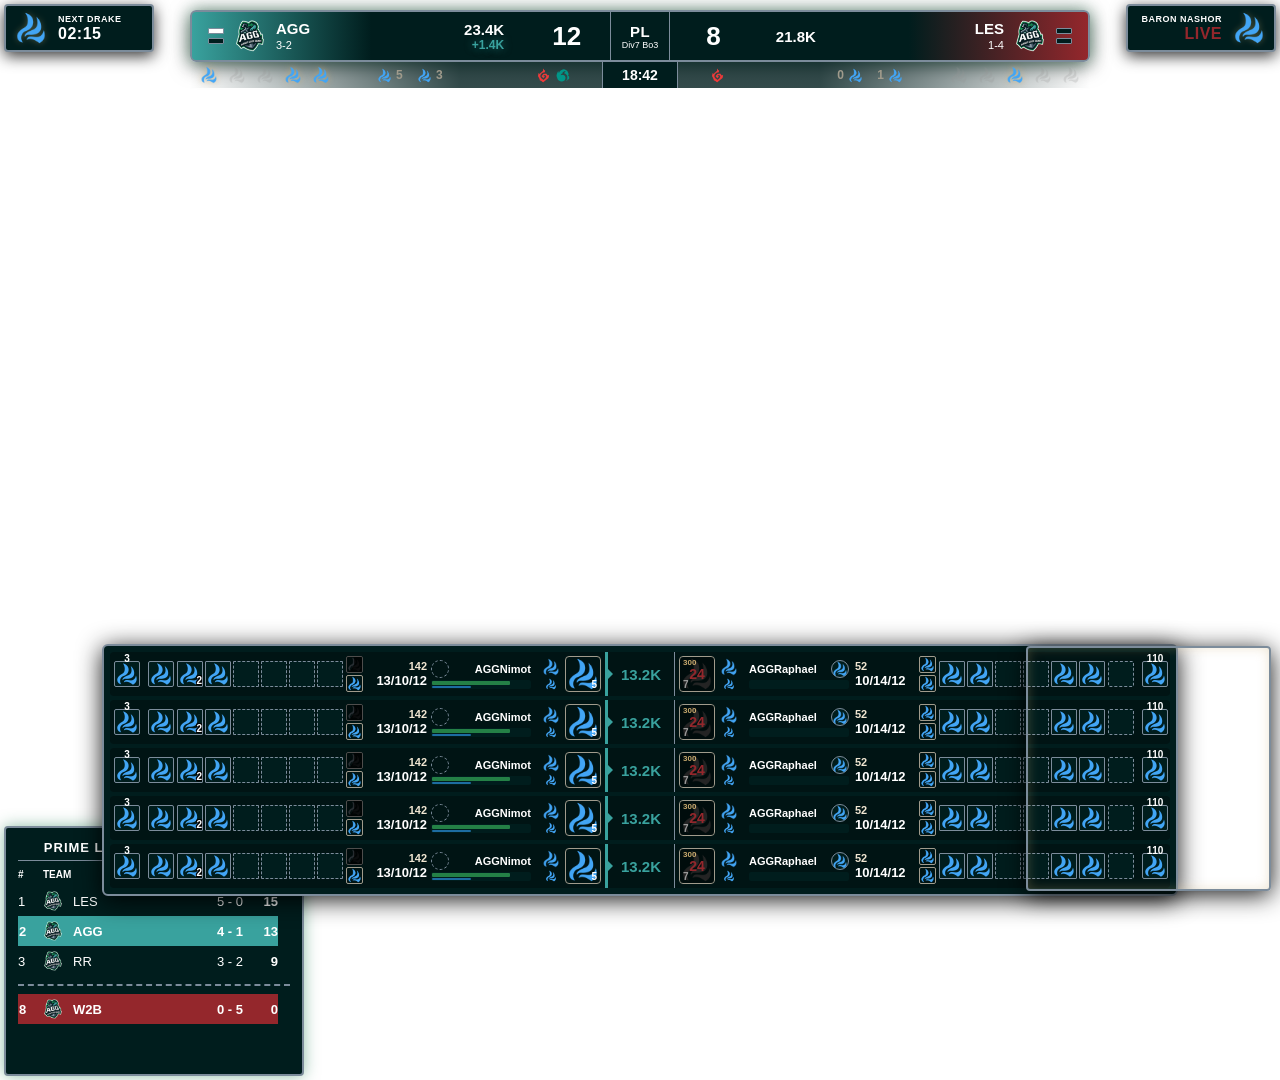
==== frontend/index.html @ b5f35c47 "first attemp" ====
<!DOCTYPE html>
<html lang="de">
<head>
    <meta charset="UTF-8">
    <meta name="viewport" content="width=device-width, initial-scale=1.0">
    <title>LoL Custom Spectator HUD</title>
    <link rel="stylesheet" href="css/style.css">
</head>
<body>
    <div id="hud-container">
        <div id="league-standings-box">
            <div class="box-header">
                <h3>PRIME LEAGUE - GRUPPE 7.23</h3>
            </div>
            <table class="standings-table">
                <thead>
                    <tr>
                        <th>#</th>
                        <th>Team</th>
                        <th>W-L</th>
                        <th>Pts</th>
                    </tr>
                </thead>
                <tbody>
                    <tr>
                        <td class="pos-cell">1</td>
                        <td class="team-cell">
                            <img src="assets/images/team-logos/Logo-removebg-preview.png" alt="" class="team-logo">
                            <span class="name-text">LES</span>
                        </td>
                        <td class="wl-cell">5 - 0</td>
                        <td class="pts-cell">15</td>
                    </tr>
                    <tr class="own-team">
                        <td class="pos-cell">2</td>
                        <td class="team-cell">
                            <img src="assets/images/team-logos/Logo-removebg-preview.png" alt="" class="team-logo">
                            <span class="name-text">AGG</span>
                        </td>
                        <td class="wl-cell">4 - 1</td>
                        <td class="pts-cell">13</td>
                    </tr>
                    <tr>
                        <td class="pos-cell">3</td>
                        <td class="team-cell">
                            <img src="assets/images/team-logos/Logo-removebg-preview.png" alt="" class="team-logo">
                            <span class="name-text">RR</span>
                        </td>
                        <td class="wl-cell">3 - 2</td>
                        <td class="pts-cell">9</td>
                    </tr>
                    <tr class="table-gap">
                        <td colspan="5"><div></div></td>
                    </tr> 
                    <tr class="enemy-team">
                        <td class="pos-cell">8</td>
                        <td class="team-cell">
                            <img src="assets/images/team-logos/Logo-removebg-preview.png" alt="" class="team-logo">
                            <span class="name-text">W2B</span>
                        </td>
                        <td class="wl-cell">0 - 5</td>
                        <td class="pts-cell">0</td>
                    </tr>
                </tbody>
            </table>
        </div>
    </div>

    <div id="score-display">
        <div class="main-score-display">
            <div class="team-side blue-side">
                <div class="series-ticks">
                    <div class="tick active"></div>
                    <div class="tick"></div>
                </div>
                <img src="assets/images/team-logos/Logo-removebg-preview.png" alt="" class="score-team-logo">
                <div class="team-meta">
                    <span class="team-name">AGG</span>
                    <span class="team-record">3-2</span>
                </div>
                <div class="team-gold-container">
                    <span class="team-gold">23.4K</span>
                    <span class="gold-lead blue-side-lead">+1.4K</span>
                </div>
                <div class="kill-score blue-kills">12</div>
            </div>

            <div class="center-info">
                <div class="league-title">PL</div>
                <div class="league-sub">Div7 Bo3</div>
            </div>

            <div class="team-side red-side">
                <div class="kill-score red-kills">8</div>
                <div class="team-gold-container">
                    <span class="team-gold">21.8K</span>
                    <span class="gold-lead hidden">+0.0K</span>
                </div>
                <div class="team-meta">
                    <span class="team-name">LES</span>
                    <span class="team-record">1-4</span>
                </div>
                <img src="assets/images/team-logos/Logo-removebg-preview.png" alt="" class="score-team-logo">
                <div class="series-ticks">
                    <div class="tick"></div>
                    <div class="tick"></div>
                </div>
            </div>
        </div>

        <div class="sub-score-display">
            <div class="quest-container blue-quests">
                <div class="quest-icon top-quest completed"><img src="assets/images/ui/cloud-drake.png" alt="TOP"></div>
                <div class="quest-icon jgl-quest"><img src="assets/images/ui/cloud-drake.png" alt="JGL"></div>
                <div class="quest-icon mid-quest"><img src="assets/images/ui/cloud-drake.png" alt="MID"></div>
                <div class="quest-icon adc-quest completed"><img src="assets/images/ui/cloud-drake.png" alt="ADC"></div>
                <div class="quest-icon sup-quest completed"><img src="assets/images/ui/cloud-drake.png" alt="SUP"></div>
            </div>

            <div class="objectives blue-objectives">
                <div class="obj-item blue-towers">
                    <img src="assets/images/ui/cloud-drake.png" alt="T">
                    <span class="obj-count">5</span>
                </div>
                <div class="obj-item blue-grubs">
                    <img src="assets/images/ui/cloud-drake.png" alt="G">
                    <span class="obj-count">3</span>
                </div>
                <div class="drakes-list blue-drakes">
                    <img src="assets/images/ui/infernal-drake.png" class="drake-icon" alt="I">
                    <img src="assets/images/ui/ocean-drake.png" class="drake-icon" alt="O">
                </div>
            </div>

            <div class="game-time">18:42</div>

            <div class="objectives red-objectives">
                <div class="drakes-list red-drakes">
                    <img src="assets/images/ui/infernal-drake.png" class="drake-icon" alt="I">
                </div>
                <div class="obj-item red-grubs">
                    <span class="obj-count">0</span>
                    <img src="assets/images/ui/cloud-drake.png" alt="G">
                </div>
                <div class="obj-item red-towers">
                    <span class="obj-count">1</span>
                    <img src="assets/images/ui/cloud-drake.png" alt="T">
                </div>
            </div>

            <div class="quest-container red-quests">
                <div class="quest-icon top-quest"><img src="assets/images/ui/cloud-drake.png" alt="TOP"></div>
                <div class="quest-icon jgl-quest"><img src="assets/images/ui/cloud-drake.png" alt="JGL"></div>
                <div class="quest-icon mid-quest completed"><img src="assets/images/ui/cloud-drake.png" alt="MID"></div>
                <div class="quest-icon adc-quest"><img src="assets/images/ui/cloud-drake.png" alt="ADC"></div>
                <div class="quest-icon sup-quest"><img src="assets/images/ui/cloud-drake.png" alt="SUP"></div>
            </div>

        </div>
    </div>

    <div id="drake-timer-box" class="corner-timer-box">
        <div class="timer-icon-container">
            <img src="assets/images/ui/cloud-drake.png" alt="Drake" class="timer-obj-icon">
        </div>
        <div class="timer-info">
            <span class="object-name">NEXT DRAKE</span>
            <span class="spawn-time">02:15</span>
        </div>
    </div>

    <div id="void-timer-box" class="corner-timer-box">
        <div class="timer-info text-right">
            <span class="object-name">BARON NASHOR</span>
            <span class="spawn-time live">LIVE</span>
        </div>
        <div class="timer-icon-container">
            <img src="assets/images/ui/cloud-drake.png" alt="Nashor" class="timer-obj-icon">
        </div>
    </div>

    <div id="player-scoreboard">
        <div class="player-row">

            <div class="player-card blue-player">
                <div class="utility-container">
                    <div class="ward-slot">
                        <img src="assets/images/items/cloud-drake.png" alt="W">
                        <span class="ward-count">3</span>
                    </div>
                    <div class="quest-slot"><img src="assets/images/items/cloud-drake.png" alt="Q"></div>
                </div>

                <div class="items-line">
                    <div class="item-slot">
                        <img src="assets/images/items/cloud-drake.png" alt="Black Cleaver">
                        <span class="item-count">2</span>
                    </div>
                    <div class="item-slot cd-item">
                        <img src="assets/images/items/cloud-drake.png" alt="BOTRK">
                        <div class="item-cooldown-overlay"></div>
                    </div>
                    <div class="item-slot empty"></div>
                    <div class="item-slot empty"></div>
                    <div class="item-slot empty"></div>
                    <div class="item-slot empty"></div>
                </div>

                <div class="summs-container">
                    <div class="summ-slot cd">
                        <img src="assets/images/summs/cloud-drake.png" alt="F">
                        <div class="cooldown-overlay"></div>
                    </div>
                    <div class="summ-slot">
                        <img src="assets/images/summs/cloud-drake.png" alt="T">
                    </div>
                </div>

                <div class="stats-container">
                    <div class="player-cs">142</div>
                    <div class="player-kda">13/10/12</div>
                </div>

                <div class="status-container">
                    <div class="name-ult-row">
                        <div class="ult-slot unlearned"></div>
                        <span class="player-name">AGGNimot</span>
                    </div>
                    <div class="vitals-bars">
                        <div class="hp-bar" style="width: 80%;"></div>
                        <div class="mana-bar" style="width: 40%;"></div>
                    </div>
                </div>

                <div class="runes-box">
                    <img src="assets/images/runes/cloud-drake.png" class="main-rune" alt="R">
                    <img src="assets/images/runes/cloud-drake.png" class="sub-rune" alt="R">
                </div>


                <div class="champ-avatar-box">
                    <img src="assets/images/champs/cloud-drake.png" class="champ-img" alt="Champ">
                    <div class="champ-level">5</div>
                    <div class="bounty-tag hidden"></div>
                </div>
            </div>

            <div class="lane-gold-diff blue-lead">
                <span class="diff-amount">13.2K</span>
            </div>

            <div class="player-card red-player">
                <div class="champ-avatar-box dead">
                    <img src="assets/images/champs/cloud-drake.png" class="champ-img" alt="Champ">
                    <div class="champ-level">7</div>
                    <div class="death-timer-overlay"><span>24</span></div>
                    <div class="bounty-tag">300</div>
                </div>

                <div class="runes-box">
                    <img src="assets/images/runes/cloud-drake.png" class="main-rune" alt="R">
                    <img src="assets/images/runes/cloud-drake.png" class="sub-rune" alt="R">
                </div>

                <div class="status-container">
                    <div class="name-ult-row">
                        <span class="player-name">AGGRaphael</span>
                        <div class="ult-slot ready">
                            <img src="assets/images/champs/cloud-drake.png" alt="U">
                        </div>
                    </div>
                    <div class="vitals-bars">
                        <div class="hp-bar dead-bar" style="width: 0%;"></div>
                        <div class="mana-bar" style="width: 0%;"></div>
                    </div>
                </div>

                <div class="stats-container">
                    <div class="player-cs">52</div>
                    <div class="player-kda">10/14/12</div>
                </div>

                <div class="summs-container">
                    <div class="summ-slot">
                        <img src="assets/images/summs/cloud-drake.png" alt="F">
                    </div>
                    <div class="summ-slot">
                        <img src="assets/images/summs/cloud-drake.png" alt="T">
                    </div>
                </div>


                <div class="items-line">
                    <div class="item-slot"><img src="assets/images/items/cloud-drake.png" alt="Test"></div>
                    <div class="item-slot"><img src="assets/images/items/cloud-drake.png" alt="Test"></div>
                    <div class="item-slot empty"></div>
                    <div class="item-slot empty"></div>
                    <div class="item-slot"><img src="assets/images/items/cloud-drake.png" alt="Test"></div>
                    <div class="item-slot"><img src="assets/images/items/cloud-drake.png" alt="Test"></div>
                </div>

                <div class="utility-container">
                    <div class="quest-slot empty-slot"></div>
                    <div class="ward-slot">
                        <img src="assets/images/items/cloud-drake.png" alt="W">
                        <span class="ward-count">110</span>
                    </div>
                </div>
            </div>

        </div>

        <div class="player-row">

            <div class="player-card blue-player">
                <div class="utility-container">
                    <div class="ward-slot">
                        <img src="assets/images/items/cloud-drake.png" alt="W">
                        <span class="ward-count">3</span>
                    </div>
                    <div class="quest-slot"><img src="assets/images/items/cloud-drake.png" alt="Q"></div>
                </div>

                <div class="items-line">
                    <div class="item-slot">
                        <img src="assets/images/items/cloud-drake.png" alt="Black Cleaver">
                        <span class="item-count">2</span>
                    </div>
                    <div class="item-slot cd-item">
                        <img src="assets/images/items/cloud-drake.png" alt="BOTRK">
                        <div class="item-cooldown-overlay"></div>
                    </div>
                    <div class="item-slot empty"></div>
                    <div class="item-slot empty"></div>
                    <div class="item-slot empty"></div>
                    <div class="item-slot empty"></div>
                </div>

                <div class="summs-container">
                    <div class="summ-slot cd">
                        <img src="assets/images/summs/cloud-drake.png" alt="F">
                        <div class="cooldown-overlay"></div>
                    </div>
                    <div class="summ-slot">
                        <img src="assets/images/summs/cloud-drake.png" alt="T">
                    </div>
                </div>

                <div class="stats-container">
                    <div class="player-cs">142</div>
                    <div class="player-kda">13/10/12</div>
                </div>

                <div class="status-container">
                    <div class="name-ult-row">
                        <div class="ult-slot unlearned"></div>
                        <span class="player-name">AGGNimot</span>
                    </div>
                    <div class="vitals-bars">
                        <div class="hp-bar" style="width: 80%;"></div>
                        <div class="mana-bar" style="width: 40%;"></div>
                    </div>
                </div>

                <div class="runes-box">
                    <img src="assets/images/runes/cloud-drake.png" class="main-rune" alt="R">
                    <img src="assets/images/runes/cloud-drake.png" class="sub-rune" alt="R">
                </div>


                <div class="champ-avatar-box">
                    <img src="assets/images/champs/cloud-drake.png" class="champ-img" alt="Champ">
                    <div class="champ-level">5</div>
                    <div class="bounty-tag hidden"></div>
                </div>
            </div>

            <div class="lane-gold-diff blue-lead">
                <span class="diff-amount">13.2K</span>
            </div>

            <div class="player-card red-player">
                <div class="champ-avatar-box dead">
                    <img src="assets/images/champs/cloud-drake.png" class="champ-img" alt="Champ">
                    <div class="champ-level">7</div>
                    <div class="death-timer-overlay"><span>24</span></div>
                    <div class="bounty-tag">300</div>
                </div>

                <div class="runes-box">
                    <img src="assets/images/runes/cloud-drake.png" class="main-rune" alt="R">
                    <img src="assets/images/runes/cloud-drake.png" class="sub-rune" alt="R">
                </div>

                <div class="status-container">
                    <div class="name-ult-row">
                        <span class="player-name">AGGRaphael</span>
                        <div class="ult-slot ready">
                            <img src="assets/images/champs/cloud-drake.png" alt="U">
                        </div>
                    </div>
                    <div class="vitals-bars">
                        <div class="hp-bar dead-bar" style="width: 0%;"></div>
                        <div class="mana-bar" style="width: 0%;"></div>
                    </div>
                </div>

                <div class="stats-container">
                    <div class="player-cs">52</div>
                    <div class="player-kda">10/14/12</div>
                </div>

                <div class="summs-container">
                    <div class="summ-slot">
                        <img src="assets/images/summs/cloud-drake.png" alt="F">
                    </div>
                    <div class="summ-slot">
                        <img src="assets/images/summs/cloud-drake.png" alt="T">
                    </div>
                </div>


                <div class="items-line">
                    <div class="item-slot"><img src="assets/images/items/cloud-drake.png" alt="Test"></div>
                    <div class="item-slot"><img src="assets/images/items/cloud-drake.png" alt="Test"></div>
                    <div class="item-slot empty"></div>
                    <div class="item-slot empty"></div>
                    <div class="item-slot"><img src="assets/images/items/cloud-drake.png" alt="Test"></div>
                    <div class="item-slot"><img src="assets/images/items/cloud-drake.png" alt="Test"></div>
                </div>

                <div class="utility-container">
                    <div class="quest-slot empty-slot"></div>
                    <div class="ward-slot">
                        <img src="assets/images/items/cloud-drake.png" alt="W">
                        <span class="ward-count">110</span>
                    </div>
                </div>
            </div>

        </div>

        <div class="player-row">

            <div class="player-card blue-player">
                <div class="utility-container">
                    <div class="ward-slot">
                        <img src="assets/images/items/cloud-drake.png" alt="W">
                        <span class="ward-count">3</span>
                    </div>
                    <div class="quest-slot"><img src="assets/images/items/cloud-drake.png" alt="Q"></div>
                </div>

                <div class="items-line">
                    <div class="item-slot">
                        <img src="assets/images/items/cloud-drake.png" alt="Black Cleaver">
                        <span class="item-count">2</span>
                    </div>
                    <div class="item-slot cd-item">
                        <img src="assets/images/items/cloud-drake.png" alt="BOTRK">
                        <div class="item-cooldown-overlay"></div>
                    </div>
                    <div class="item-slot empty"></div>
                    <div class="item-slot empty"></div>
                    <div class="item-slot empty"></div>
                    <div class="item-slot empty"></div>
                </div>

                <div class="summs-container">
                    <div class="summ-slot cd">
                        <img src="assets/images/summs/cloud-drake.png" alt="F">
                        <div class="cooldown-overlay"></div>
                    </div>
                    <div class="summ-slot">
                        <img src="assets/images/summs/cloud-drake.png" alt="T">
                    </div>
                </div>

                <div class="stats-container">
                    <div class="player-cs">142</div>
                    <div class="player-kda">13/10/12</div>
                </div>

                <div class="status-container">
                    <div class="name-ult-row">
                        <div class="ult-slot unlearned"></div>
                        <span class="player-name">AGGNimot</span>
                    </div>
                    <div class="vitals-bars">
                        <div class="hp-bar" style="width: 80%;"></div>
                        <div class="mana-bar" style="width: 40%;"></div>
                    </div>
                </div>

                <div class="runes-box">
                    <img src="assets/images/runes/cloud-drake.png" class="main-rune" alt="R">
                    <img src="assets/images/runes/cloud-drake.png" class="sub-rune" alt="R">
                </div>


                <div class="champ-avatar-box">
                    <img src="assets/images/champs/cloud-drake.png" class="champ-img" alt="Champ">
                    <div class="champ-level">5</div>
                    <div class="bounty-tag hidden"></div>
                </div>
            </div>

            <div class="lane-gold-diff blue-lead">
                <span class="diff-amount">13.2K</span>
            </div>

            <div class="player-card red-player">
                <div class="champ-avatar-box dead">
                    <img src="assets/images/champs/cloud-drake.png" class="champ-img" alt="Champ">
                    <div class="champ-level">7</div>
                    <div class="death-timer-overlay"><span>24</span></div>
                    <div class="bounty-tag">300</div>
                </div>

                <div class="runes-box">
                    <img src="assets/images/runes/cloud-drake.png" class="main-rune" alt="R">
                    <img src="assets/images/runes/cloud-drake.png" class="sub-rune" alt="R">
                </div>

                <div class="status-container">
                    <div class="name-ult-row">
                        <span class="player-name">AGGRaphael</span>
                        <div class="ult-slot ready">
                            <img src="assets/images/champs/cloud-drake.png" alt="U">
                        </div>
                    </div>
                    <div class="vitals-bars">
                        <div class="hp-bar dead-bar" style="width: 0%;"></div>
                        <div class="mana-bar" style="width: 0%;"></div>
                    </div>
                </div>

                <div class="stats-container">
                    <div class="player-cs">52</div>
                    <div class="player-kda">10/14/12</div>
                </div>

                <div class="summs-container">
                    <div class="summ-slot">
                        <img src="assets/images/summs/cloud-drake.png" alt="F">
                    </div>
                    <div class="summ-slot">
                        <img src="assets/images/summs/cloud-drake.png" alt="T">
                    </div>
                </div>


                <div class="items-line">
                    <div class="item-slot"><img src="assets/images/items/cloud-drake.png" alt="Test"></div>
                    <div class="item-slot"><img src="assets/images/items/cloud-drake.png" alt="Test"></div>
                    <div class="item-slot empty"></div>
                    <div class="item-slot empty"></div>
                    <div class="item-slot"><img src="assets/images/items/cloud-drake.png" alt="Test"></div>
                    <div class="item-slot"><img src="assets/images/items/cloud-drake.png" alt="Test"></div>
                </div>

                <div class="utility-container">
                    <div class="quest-slot empty-slot"></div>
                    <div class="ward-slot">
                        <img src="assets/images/items/cloud-drake.png" alt="W">
                        <span class="ward-count">110</span>
                    </div>
                </div>
            </div>

        </div>

        <div class="player-row">

            <div class="player-card blue-player">
                <div class="utility-container">
                    <div class="ward-slot">
                        <img src="assets/images/items/cloud-drake.png" alt="W">
                        <span class="ward-count">3</span>
                    </div>
                    <div class="quest-slot"><img src="assets/images/items/cloud-drake.png" alt="Q"></div>
                </div>

                <div class="items-line">
                    <div class="item-slot">
                        <img src="assets/images/items/cloud-drake.png" alt="Black Cleaver">
                        <span class="item-count">2</span>
                    </div>
                    <div class="item-slot cd-item">
                        <img src="assets/images/items/cloud-drake.png" alt="BOTRK">
                        <div class="item-cooldown-overlay"></div>
                    </div>
                    <div class="item-slot empty"></div>
                    <div class="item-slot empty"></div>
                    <div class="item-slot empty"></div>
                    <div class="item-slot empty"></div>
                </div>

                <div class="summs-container">
                    <div class="summ-slot cd">
                        <img src="assets/images/summs/cloud-drake.png" alt="F">
                        <div class="cooldown-overlay"></div>
                    </div>
                    <div class="summ-slot">
                        <img src="assets/images/summs/cloud-drake.png" alt="T">
                    </div>
                </div>

                <div class="stats-container">
                    <div class="player-cs">142</div>
                    <div class="player-kda">13/10/12</div>
                </div>

                <div class="status-container">
                    <div class="name-ult-row">
                        <div class="ult-slot unlearned"></div>
                        <span class="player-name">AGGNimot</span>
                    </div>
                    <div class="vitals-bars">
                        <div class="hp-bar" style="width: 80%;"></div>
                        <div class="mana-bar" style="width: 40%;"></div>
                    </div>
                </div>

                <div class="runes-box">
                    <img src="assets/images/runes/cloud-drake.png" class="main-rune" alt="R">
                    <img src="assets/images/runes/cloud-drake.png" class="sub-rune" alt="R">
                </div>


                <div class="champ-avatar-box">
                    <img src="assets/images/champs/cloud-drake.png" class="champ-img" alt="Champ">
                    <div class="champ-level">5</div>
                    <div class="bounty-tag hidden"></div>
                </div>
            </div>

            <div class="lane-gold-diff blue-lead">
                <span class="diff-amount">13.2K</span>
            </div>

            <div class="player-card red-player">
                <div class="champ-avatar-box dead">
                    <img src="assets/images/champs/cloud-drake.png" class="champ-img" alt="Champ">
                    <div class="champ-level">7</div>
                    <div class="death-timer-overlay"><span>24</span></div>
                    <div class="bounty-tag">300</div>
                </div>

                <div class="runes-box">
                    <img src="assets/images/runes/cloud-drake.png" class="main-rune" alt="R">
                    <img src="assets/images/runes/cloud-drake.png" class="sub-rune" alt="R">
                </div>

                <div class="status-container">
                    <div class="name-ult-row">
                        <span class="player-name">AGGRaphael</span>
                        <div class="ult-slot ready">
                            <img src="assets/images/champs/cloud-drake.png" alt="U">
                        </div>
                    </div>
                    <div class="vitals-bars">
                        <div class="hp-bar dead-bar" style="width: 0%;"></div>
                        <div class="mana-bar" style="width: 0%;"></div>
                    </div>
                </div>

                <div class="stats-container">
                    <div class="player-cs">52</div>
                    <div class="player-kda">10/14/12</div>
                </div>

                <div class="summs-container">
                    <div class="summ-slot">
                        <img src="assets/images/summs/cloud-drake.png" alt="F">
                    </div>
                    <div class="summ-slot">
                        <img src="assets/images/summs/cloud-drake.png" alt="T">
                    </div>
                </div>


                <div class="items-line">
                    <div class="item-slot"><img src="assets/images/items/cloud-drake.png" alt="Test"></div>
                    <div class="item-slot"><img src="assets/images/items/cloud-drake.png" alt="Test"></div>
                    <div class="item-slot empty"></div>
                    <div class="item-slot empty"></div>
                    <div class="item-slot"><img src="assets/images/items/cloud-drake.png" alt="Test"></div>
                    <div class="item-slot"><img src="assets/images/items/cloud-drake.png" alt="Test"></div>
                </div>

                <div class="utility-container">
                    <div class="quest-slot empty-slot"></div>
                    <div class="ward-slot">
                        <img src="assets/images/items/cloud-drake.png" alt="W">
                        <span class="ward-count">110</span>
                    </div>
                </div>
            </div>

        </div>

        <div class="player-row">

            <div class="player-card blue-player">
                <div class="utility-container">
                    <div class="ward-slot">
                        <img src="assets/images/items/cloud-drake.png" alt="W">
                        <span class="ward-count">3</span>
                    </div>
                    <div class="quest-slot"><img src="assets/images/items/cloud-drake.png" alt="Q"></div>
                </div>

                <div class="items-line">
                    <div class="item-slot">
                        <img src="assets/images/items/cloud-drake.png" alt="Black Cleaver">
                        <span class="item-count">2</span>
                    </div>
                    <div class="item-slot cd-item">
                        <img src="assets/images/items/cloud-drake.png" alt="BOTRK">
                        <div class="item-cooldown-overlay"></div>
                    </div>
                    <div class="item-slot empty"></div>
                    <div class="item-slot empty"></div>
                    <div class="item-slot empty"></div>
                    <div class="item-slot empty"></div>
                </div>

                <div class="summs-container">
                    <div class="summ-slot cd">
                        <img src="assets/images/summs/cloud-drake.png" alt="F">
                        <div class="cooldown-overlay"></div>
                    </div>
                    <div class="summ-slot">
                        <img src="assets/images/summs/cloud-drake.png" alt="T">
                    </div>
                </div>

                <div class="stats-container">
                    <div class="player-cs">142</div>
                    <div class="player-kda">13/10/12</div>
                </div>

                <div class="status-container">
                    <div class="name-ult-row">
                        <div class="ult-slot unlearned"></div>
                        <span class="player-name">AGGNimot</span>
                    </div>
                    <div class="vitals-bars">
                        <div class="hp-bar" style="width: 80%;"></div>
                        <div class="mana-bar" style="width: 40%;"></div>
                    </div>
                </div>

                <div class="runes-box">
                    <img src="assets/images/runes/cloud-drake.png" class="main-rune" alt="R">
                    <img src="assets/images/runes/cloud-drake.png" class="sub-rune" alt="R">
                </div>


                <div class="champ-avatar-box">
                    <img src="assets/images/champs/cloud-drake.png" class="champ-img" alt="Champ">
                    <div class="champ-level">5</div>
                    <div class="bounty-tag hidden"></div>
                </div>
            </div>

            <div class="lane-gold-diff blue-lead">
                <span class="diff-amount">13.2K</span>
            </div>

            <div class="player-card red-player">
                <div class="champ-avatar-box dead">
                    <img src="assets/images/champs/cloud-drake.png" class="champ-img" alt="Champ">
                    <div class="champ-level">7</div>
                    <div class="death-timer-overlay"><span>24</span></div>
                    <div class="bounty-tag">300</div>
                </div>

                <div class="runes-box">
                    <img src="assets/images/runes/cloud-drake.png" class="main-rune" alt="R">
                    <img src="assets/images/runes/cloud-drake.png" class="sub-rune" alt="R">
                </div>

                <div class="status-container">
                    <div class="name-ult-row">
                        <span class="player-name">AGGRaphael</span>
                        <div class="ult-slot ready">
                            <img src="assets/images/champs/cloud-drake.png" alt="U">
                        </div>
                    </div>
                    <div class="vitals-bars">
                        <div class="hp-bar dead-bar" style="width: 0%;"></div>
                        <div class="mana-bar" style="width: 0%;"></div>
                    </div>
                </div>

                <div class="stats-container">
                    <div class="player-cs">52</div>
                    <div class="player-kda">10/14/12</div>
                </div>

                <div class="summs-container">
                    <div class="summ-slot">
                        <img src="assets/images/summs/cloud-drake.png" alt="F">
                    </div>
                    <div class="summ-slot">
                        <img src="assets/images/summs/cloud-drake.png" alt="T">
                    </div>
                </div>


                <div class="items-line">
                    <div class="item-slot"><img src="assets/images/items/cloud-drake.png" alt="Test"></div>
                    <div class="item-slot"><img src="assets/images/items/cloud-drake.png" alt="Test"></div>
                    <div class="item-slot empty"></div>
                    <div class="item-slot empty"></div>
                    <div class="item-slot"><img src="assets/images/items/cloud-drake.png" alt="Test"></div>
                    <div class="item-slot"><img src="assets/images/items/cloud-drake.png" alt="Test"></div>
                </div>

                <div class="utility-container">
                    <div class="quest-slot empty-slot"></div>
                    <div class="ward-slot">
                        <img src="assets/images/items/cloud-drake.png" alt="W">
                        <span class="ward-count">110</span>
                    </div>
                </div>
            </div>

        </div>
    </div>

    <div id="minimap-container">
        <div class="minimap-border-glow"></div>
    </div>
</body>
</html>
---- frontend/css/style.css ----
* {
    margin: 0;
    padding: 0;
    box-sizing: border-box;
    font-family: 'Segoe UI', Tahoma, Geneva, Verdana, sans-serif;
}

body, html {
    width: 1920px;
    height: 1080px;
    background-color: transparent;
    overflow: hidden;
}

#hud-container {
    position: relative;
    width: 100%;
    height: 100%;
}

/*---------------------------------------------------------------------------------------------
Standings Box
----------------------------------------------------------------------------------------------- */

#league-standings-box {
    position: absolute;
    bottom: 4px;
    left: 4px;
    width: 300px;
    height: 250px;
    background: #001D1D;
    border: 2px solid #7C8C9B;
    border-radius: 4px;
    box-shadow: 0 0 15px rgba(36, 127, 83, 0.5);
    padding: 12px;
}
#league-standings-box text,
#league-standings-box span,
#league-standings-box div {
    color: #ffffff !important;
}

.box-header h3 {
    font-size: 13px;
    letter-spacing: 1px;
    text-align: center;
    color: #ffffff;
    border-bottom: 1px solid #7C8C9B;
    padding-bottom: 5px;
    margin-bottom: 8px;
}

.standings-table {
    width: 100%;
    border-collapse: collapse;
    font-size: 13px;
    table-layout: fixed;
}

.standings-table th:nth-child(1) { width: 25px; }
.standings-table th:nth-child(2) { width: 145px; }
.standings-table th:nth-child(3) { width: 55px; }
.standings-table th:nth-child(4) { width: 35px; }

.standings-table th {
    color: #ffffff;
    text-transform: uppercase;
    font-size: 10px;
    text-align: left;
    padding-bottom: 6px;
}

.standings-table td {
    padding: 5px 0;
    vertical-align: middle;
}

.pos-cell {
    color: #ffffff;
}

.team-cell {
    display: flex;
    align-items: center;
    gap: 10px;
}

.team-logo {
    width: 20px;
    height: 20px;
    object-fit: contain;
    flex-shrink: 0;
}

.name-text {
    white-space: nowrap;
    overflow: hidden;
    text-overflow: ellipsis;
    color: #ffffff;
}

.standings-table th:nth-child(3), .wl-cell,
.standings-table th:nth-child(4), .pts-cell {
    text-align: right;
    color: #ffffff;
}

.pts-cell {
    padding-right: 5px;
    font-weight: 600;
}

.table-gap td {
    padding: 8px 0;
}
.table-gap div {
    width: 100%;
    border-top: 2px dashed #7C8C9B;
}

.own-team {
    color: #ffffff;
    font-weight: bold;
    background: #39A29E;
}

.own-team td:first-child {
    padding-left: 1px;
}

.enemy-team {
    color: #ffffff;
    font-weight: bold;
    background: #94272C;
}

.enemy-team td:first-child {
    padding-left: 1px;
}


/*---------------------------------------------------------------------------------------------
Score Display
----------------------------------------------------------------------------------------------- */

#score-display {
    position: absolute;
    top: 10px;
    left: 50%;
    transform: translateX(-50%);
    display: flex;
    flex-direction: column;
    align-items: center;
    width: 900px;
}

.main-score-display {
    display: flex;
    align-items: center;
    height: 52px;
    background: linear-gradient(90deg, #39A29E 0%, #001D1D 20%, #001D1D 80%, #94272C 100%);
    border: 2px solid #7C8C9B;
    border-radius: 6px;
    box-shadow: 0 0 15px rgba(36, 127, 83, 0.4), 0 4px 20px rgba(0, 0, 0, 0.6);
    /*box-shadow: 0 4px 20px rgba(0, 0, 0, 0.8);*/
    width: 100%;
}

.main-score-display span, .main-score-display div {
    color: #ffffff !important;
}

.team-side {
    display: flex;
    align-items: center;
    width: 420px;
    height: 100%;
    padding: 0 16px;
}

.blue-side { 
    justify-content: flex-start; 
}
.red-side { 
    justify-content: flex-end;
}

.series-ticks {
    display: flex;
    flex-direction: column;
    gap: 4px;
}
.tick {
    width: 16px;
    height: 6px;
    background: #001D1D;
    border: 1px solid #7C8C9B;
    border-radius: 1px;
}
.tick.active {
    background: #ffffff;
    border-color: #7C8C9B;
}

.score-team-logo {
    width: 32px;
    height: 32px;
    object-fit: contain;
    margin: 0 10px;
}

.team-meta {
    display: flex;
    flex-direction: column;
    justify-content: center;
    flex-grow: 1;
}
.blue-side .team-meta { align-items: flex-start; text-align: left; }
.red-side .team-meta { align-items: flex-end; text-align: right; }

.team-name {
    font-size: 15px;
    font-weight: bold;
    line-height: 16px;
}
.team-record {
    font-size: 11px;
    margin-top: 2px;
}

.team-gold-container {
    display: flex;
    flex-direction: column;
    justify-content: center;
    width: 65px;
    margin-right: 35px;
}
.blue-side .team-gold-container { align-items: flex-end; text-align: right; }
.red-side .team-gold-container { 
    align-items: flex-start; 
    text-align: left;
    margin-right: 0;
    margin-left: 35px;
}

.team-gold {
    font-size: 15px;
    font-weight: bold;
}
.gold-lead.blue-side-lead {
    font-size: 12px;
    color: #39A29E !important;
    text-shadow: 0 0 8px rgba(57, 162, 158, 0.6);
    font-weight: bold;
}
.gold-lead.red-side-lead {
    font-size: 12px;
    color: #94272C !important;
    text-shadow: 0 0 8px rgba(148, 39, 44, 0.6);
    font-weight: bold;
}
.gold-lead.hidden { display: none; }

.kill-score {
    font-size: 26px;
    font-weight: bold;
    width: 55px;
    text-align: center;
    height: 100%;
    display: flex;
    align-items: center;
    justify-content: center;
}

.center-info {
    display: flex;
    flex-direction: column;
    align-items: center;
    justify-content: center;
    width: 60px;
    height: 100%;
    background: #001D1D;
    border-left: 1px solid #7C8C9B;
    border-right: 1px solid #7C8C9B;
}
.league-title {
    font-size: 15px;
    font-weight: 800;
    letter-spacing: 0.5px;
}
.league-sub {
    font-size: 9px;
}


.sub-score-display {
    display: flex;
    align-items: center;
    height: 26px;
    background: linear-gradient(90deg, 
        rgba(0, 29, 29, 0) 0%, 
        rgba(0, 29, 29, 0.8) 30%, 
        rgba(0, 29, 29, 0.8) 70%, 
        rgba(0, 29, 29, 0) 100%) !important;
    border-top: none;
    border-bottom: none;
    border-left: none;
    border-right: none;
    border-radius: 0px;
    width: 900px;
}

.game-time {
    width: 76px;
    text-align: center;
    font-weight: bold;
    font-size: 14px;
    color: #ffffff;
    background: #001D1D;
    height: 100%;
    display: flex;
    align-items: center;
    justify-content: center;
    border-left: 1px solid #7C8C9B;
    border-right: 1px solid #7C8C9B;
    flex-shrink: 0;
}

.objectives {
    display: flex;
    align-items: center;
    width: 237px;
    padding: 0 12px;
}
.blue-objectives { 
    justify-content: flex-start; 
}
.blue-towers, .blue-grubs {
    width: 40px;
}
.blue-drakes {
    margin-left: auto;
    padding-right: 20px;
}

.red-objectives { 
    justify-content: flex-start; 
}
.red-drakes {
    padding-left: 20px;
}
.red-grubs {
    width: 40px;
    margin-left: auto;
    justify-content: flex-end;
}
.red-towers {
    width: 40px;
    justify-content: flex-end;
}


.obj-item {
    display: flex;
    align-items: center;
    gap: 4px;
    font-size: 12px;
    font-weight: bold;
    color: #f0e6d2;
}
.obj-item img {
    width: 15px;
    height: 15px;
    object-fit: contain;
}
.obj-count {
    color: #a09b8c;
}

.drakes-list {
    display: flex;
    gap: 4px;
    align-items: center;
}
.drake-icon {
    width: 15px;
    height: 15px;
    object-fit: contain;
}


.quest-container {
    display: flex;
    align-items: center;
    gap: 10px;
    width: 175px;
    height: 100%;
    padding: 0 10px;
}
.blue-quests {
    justify-content: flex-start;
}
.red-quests { 
    justify-content: flex-end;
}

.quest-icon {
    width: 18px;
    height: 18px;
    display: flex;
    align-items: center;
    justify-content: center;
    opacity: 0.25;
    filter: grayscale(100%);
    transition: all 0.3s ease;
}

.quest-icon img {
    width: 100%;
    height: 100%;
    object-fit: contain;
}

.quest-icon.completed {
    opacity: 1;
    filter: grayscale(0%);
    filter: drop-shadow(0 0 3px rgba(200, 170, 110, 0.8));
}




/*---------------------------------------------------------------------------------------------
Corner Timer Boxes
----------------------------------------------------------------------------------------------- */


.corner-timer-box {
    position: absolute;
    top: 4px;
    width: 150px;
    height: 48px;
    background: #001D1D;
    border: 2px solid #7C8C9B;
    border-radius: 4px;
    box-shadow: 0 4px 15px rgba(0, 0, 0, 0.8);
    display: flex;
    align-items: center;
    padding: 0 8px;
    gap: 10px;
}

#drake-timer-box {
    left: 4px;
    justify-content: flex-start;
}

#void-timer-box {
    right: 4px;
    justify-content: flex-end;
}

.timer-icon-container {
    width: 34px;
    height: 34px;
    display: flex;
    align-items: center;
    justify-content: center;
    flex-shrink: 0;
}

.timer-obj-icon {
    width: 100%;
    height: 100%;
    object-fit: contain;
    filter: drop-shadow(0 0 3px rgba(200, 170, 110, 0.4));
}

.timer-info {
    display: flex;
    flex-direction: column;
    justify-content: center;
    flex-grow: 1;
}

.timer-info.text-right {
    text-align: right;
}

.spawn-time {
    font-size: 16px;
    font-weight: bold;
    color: #ffffff;
    line-height: 16px;
    letter-spacing: 0.5px;
}

.spawn-time.live {
    color: #94272C;
    animation: pulse 1.5s infinite;
}

.object-name {
    font-size: 9px;
    color: #ffffff;
    text-transform: uppercase;
    font-weight: 600;
    margin-bottom: 2px;
    letter-spacing: 0.5px;
}

@keyframes pulse {
    0% { opacity: 1; }
    50% { opacity: 0.6; }
    100% { opacity: 1; }
}


/*---------------------------------------------------------------------------------------------
Scoreboard
----------------------------------------------------------------------------------------------- */


#player-scoreboard {
    position: absolute;
    bottom: 4px;
    left: 50%;
    transform: translateX(-50%);
    width: 1076px;
    background: #001D1D;
    border: 2px solid #7C8C9B;
    border-radius: 6px;
    padding: 6px;
    box-shadow: 0 4px 25px rgba(0, 0, 0, 0.9);
    display: flex;
    flex-direction: column;
    gap: 4px;
}

.player-row {
    display: flex;
    align-items: center;
    height: 44px;
    background: #001414;
    border-radius: 4px;
}

.lane-gold-diff {
    position: relative;
    width: 70px;
    text-align: center;
    font-size: 15px;
    font-weight: bold;
    display: flex;
    align-items: center;
    justify-content: center;
    /*gap: 3px;*/
    height: 100%;
    background: #001414;
    box-sizing: border-box;
    color: #ffffff;
    border-left: 1px solid #7C8C9B ;
    border-right: 1px solid #7C8C9B ;
    flex-shrink: 0;
}

.diff-amount {
    z-index: 2;
}

.blue-lead { 
    color: #39A29E;
    border-left: 3px solid #39A29E !important;
}

.blue-lead::before {
    content: '';
    position: absolute;
    left: 0;
    top: 50%;
    transform: translateY(-50%);
    border-top: 5px solid transparent;
    border-bottom: 5px solid transparent;
    border-left: 5px solid #39A29E;
    border-right: none;
}

.red-lead { 
    color: #94272C;
    border-right: 3px solid #94272C !important;
}

.red-lead::before {
    content: '';
    position: absolute;
    right: 0;
    top: 50%;
    transform: translateY(-50%);
    border-top: 5px solid transparent;
    border-bottom: 5px solid transparent;
    border-right: 5px solid #94272C;
    border-left: none;
}

.player-card {
    display: flex;
    align-items: center;
    width: 570px;
    height: 100%;
    padding: 0 4px;
}
.blue-player {
    justify-content: flex-end;
}
.red-player {
    justify-content: flex-start;
}

.champ-avatar-box {
    position: relative;
    width: 36px;
    height: 36px;
    border: 1px solid #a09b8c;
    border-radius: 4px;
    overflow: hidden;
    flex-shrink: 0;
}
.blue-player .champ-avatar-box { margin-left: 4px; }
.red-player .champ-avatar-box { margin-right: 4px; }

.champ-img {
    width: 100%;
    height: 100%;
    object-fit: cover;
}

.champ-avatar-box.dead .champ-img { filter: grayscale(100%) brightness(40%); }
.death-timer-overlay {
    position: absolute;
    inset: 0;
    display: flex;
    align-items: center;
    justify-content: center;
    color: #94272C;
    font-weight: bold;
    font-size: 14px;
    background: rgba(0, 0, 0, 0.4);
}

.champ-level {
    position: absolute;
    bottom: 1px;
    color: #ffffff;
    font-size: 10px;
    font-weight: bold;
    padding: 0 3px;
}
.blue-player .champ-level { right: 0px; left: auto; }
.red-player .champ-level { left: 0px; right: auto; }

.bounty-tag {
    position: absolute;
    top: 1px;
    left: 1px;
    color: #c8aa6e;
    font-size: 8px;
    font-weight: 900;
    padding: 0 2px;
}
.bounty-tag.hidden { display: none; }

.runes-box {
    display: flex;
    flex-direction: column;
    gap: 2px;
    width: 20px;
    align-items: center;
    flex-shrink: 0;
}
.blue-player .runes-box { margin-left: 4px; }
.red-player .runes-box { margin-right: 4px; }
.main-rune { width: 18px; height: 18px; object-fit: contain; }
.sub-rune { width: 12px; height: 12px; object-fit: contain; align-self: center; opacity: 0.7px;}

.status-container {
    display: flex;
    flex-direction: column;
    width: 100px;
    margin: 0 6px;
}
.blue-player .status-container { margin-left: 4px; }
.red-player .stats-container { margin-right: 4px; }

.name-ult-row {
    display: flex;
    align-items: center;
    justify-content: space-between;
    margin-bottom: 2px;
}
.player-name {
    font-size: 11px;
    font-weight: bold;
    color: #ffffff;
    white-space: nowrap;
    overflow: hidden;
    text-overflow: ellipsis;
}
.blue-player .player-name { text-align: right; width: 100px; }
.red-player .player-name { text-align: left; width: 100px; }

.ult-slot {
    width: 18px;
    height: 18px;
    border-radius: 50%;
    border: 1px solid #7C8C9B;
    background: #001D1D;
    flex-shrink: 0;
    z-index: 2;
}
.ult-slot img {
    width: 100%;
    height: 100%;
    object-fit: cover;
}
.ult-slot.unlearned {
    border: 1px dashed #7C8C9B; 
    background: transparent;
}
.ult-slot.ready {
    border-color: #7C8C9B;
}

.vitals-bars {
    display: flex;
    flex-direction: column;
    gap: 1px;
    background: #001D1D;
    padding: 1px;
    border-radius: 2px;
}
.hp-bar {
    height: 4px;
    background: #248046;
    border-radius: 1px;
}
.mana-bar {
    height: 2px;
    background: #1d6ca1;
    border-radius: 1px;
}
.dead-bar {
    background: #001D1D;
}

.stats-container {
    display: flex;
    flex-direction: column;
    justify-content: center;
    width: 60px;
    flex-shrink: 0;
}
.blue-player .stats-container { align-items: flex-end; text-align: right; margin-left: 4px; }
.red-player .stats-container { align-items: flex-start; text-align: left; margin-right: 4px; }

.player-cs { 
    font-size: 11px; 
    color: #f0e6d2;
    text-transform: uppercase;
    font-weight: 600;
}
.player-kda {
    font-size: 13px;
    font-weight: bold;
    color: #ffffff;
    margin-top: 1px;
}

.summs-container {
    display: flex;
    flex-direction: column;
    gap: 2px;
    flex-shrink: 0;
}
.blue-player .summs-container { margin-left: 3px; }
.red-player .summs-container { margin-right: 3px; }
.summ-slot {
    position: relative;
    width: 17px;
    height: 17px;
    border: 1px solid #a09b8c;
    border-radius: 2px;
    overflow: hidden;
}
.summ-slot img {
    width: 100%;
    height: 100%;
}

.items-line {
    display: flex;
    gap: 2px;
    flex-shrink: 0;
}
.blue-player .items-line { margin-left: 3px; }
.red-player .items-line { margin-right: 3px; }

.item-slot {
    position: relative;
    width: 26px;
    height: 26px;
    border: 1px solid #7C8C9B;
    background: #001D1D;
    border-radius: 1px;
    overflow: hidden;
}
.item-slot img { width: 100%; height: 100%; object-fit: cover; }
.item-slot.empty { border: 1px dashed #7C8C9B; background: #001D1D; }
.item-count {
    position: absolute;
    bottom: 0px;
    right: 0px;
    color: #ffffff;
    font-size: 10px;
    font-weight: 700;
    line-height: 10px;
    text-shadow: 
        -1px -1px 0 #000,
        1px -1px 0 #000,
        -1px 1px 0 #000,
        1px 1px 0 #000,
        0px 2px 3px #000;
    z-index: 3;
    pointer-events: none;
    font-family: sans-serif;
}

.utility-container {
    display: flex;
    gap: 8px;
    flex-shrink: 0;
}
.ward-slot, .quest-slot { width: 26px; height: 26px; border: 1px solid #7C8C9B; background: #001D1D; border-radius: 2px; overflow: hidden; }
.ward-slot img, .quest-slot img { width: 100%; height: 100%; object-fit: cover;}
.empty-slot { border: 1px dashed #7C8C9B; background: #001D1D;}
.ward-slot { position: relative; overflow: visible;}
.ward-count {
    position: absolute;
    top: -8px;
    left: 50%;
    transform: translateX(-50%);
    color: #ffffff;
    font-size: 10px;
    font-weight: bold;
    padding: 0 3px;
    line-height: 10px;
    z-index: 3;
    white-space: nowrap;
}


.cd { filter: grayscale(80%) brightness(50%) }

.cooldown-overlay {
    position: absolute;
    inset: 0;
    display: flex;
    align-items: center;
    justify-content: center;
    background: rgba(0, 0, 0, 0.4);
}

.cd::before {
    content: '';
    position: absolute;
    inset: 0;
    background: conic-gradient(rgba(0,0,0,0.7) 60%, transparent 60%);
    z-index: 1;
}



/*---------------------------------------------------------------------------------------------
Minimap Border
----------------------------------------------------------------------------------------------- */


#minimap-container {
    position: absolute;
    bottom: 9px;
    right: 9px;
    width: 245px;
    height: 245px;
    background: transparent;
    border: 2px solid #7C8C9B;
    border-radius: 4px;
    box-shadow: 0 4px 25px rgba(0, 0, 0, 0.9);
    box-sizing: border-box;
    overflow: hidden;
    z-index: 10;
}

.minimap-border-glow {
    position: absolute;
    inset: 0;
    box-shadow: inset 0 0 12px rgba(200, 170, 110, 0.3);
    pointer-events: none;
    z-index: 11;
}

#minimap-container.map-alert {
    border-color: #ff4655;
    animation: map-pulse 2s infinite;
}

@keyframes map-pulse {
    0% { box-shadow: 0 4px 25px rgba(255, 70, 85, 0.4);}
    50% { box-shadow: 0 4px 25px rgba(255, 70, 85, 0.8);}
    100% { box-shadow: 0 4px 25px rgba(255, 70, 85, 0.4);}
}
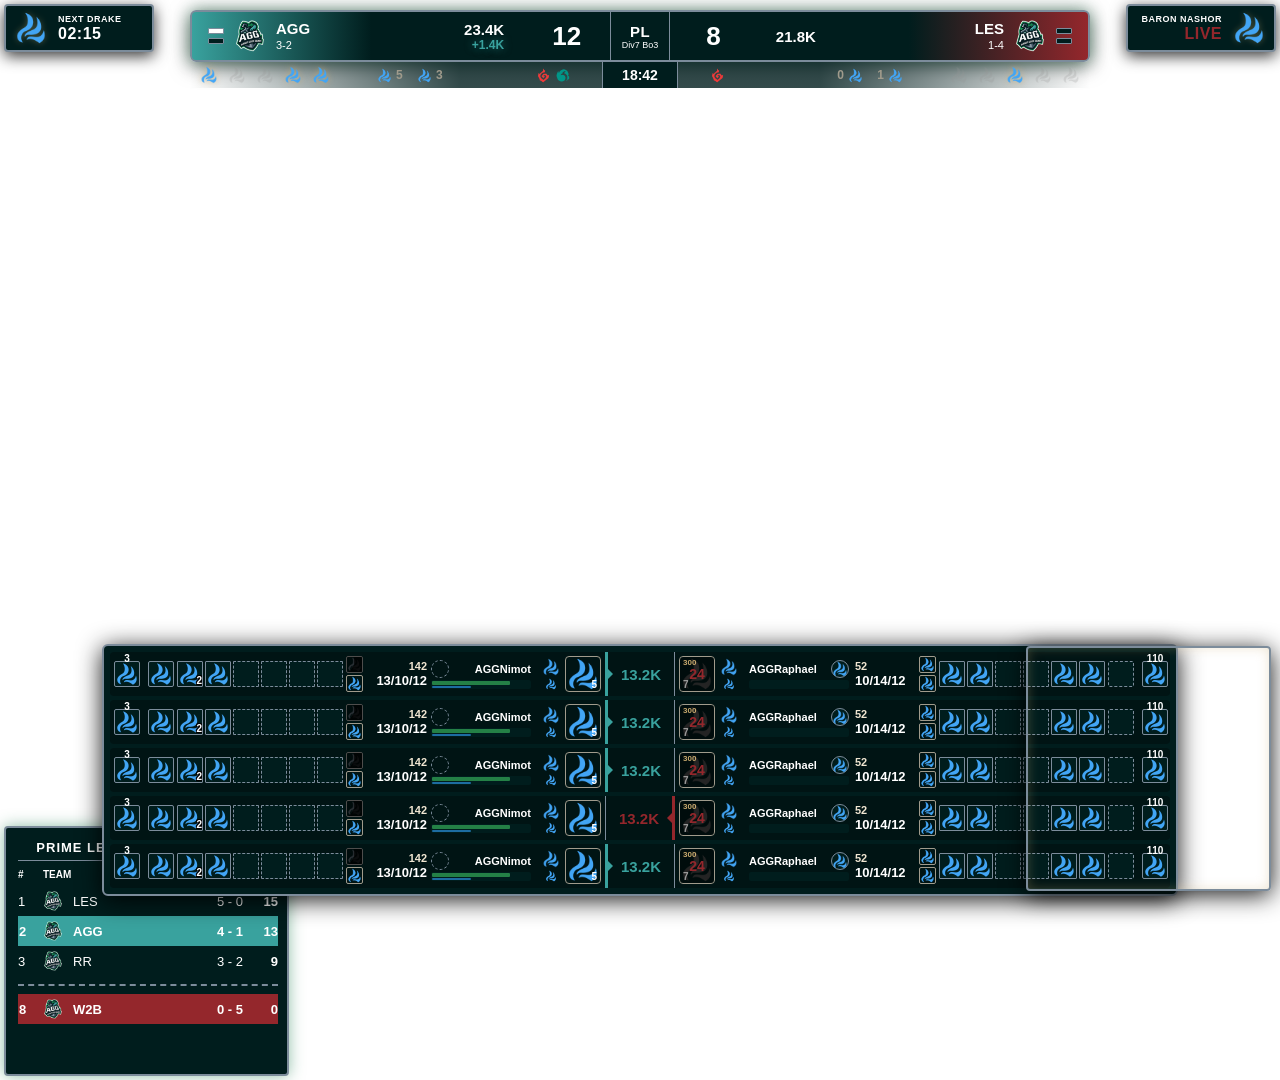
==== commit 9dd8c575: "first finished color change" ====
--- a/frontend/index.html
+++ b/frontend/index.html
@@ -635,7 +635,7 @@
                 </div>
             </div>
 
-            <div class="lane-gold-diff blue-lead">
+            <div class="lane-gold-diff red-lead">
                 <span class="diff-amount">13.2K</span>
             </div>
 
--- a/frontend/css/style.css
+++ b/frontend/css/style.css
@@ -26,7 +26,7 @@
     position: absolute;
     bottom: 4px;
     left: 4px;
-    width: 300px;
+    width: 285px;
     height: 250px;
     background: #001D1D;
     border: 2px solid #7C8C9B;
@@ -88,8 +88,8 @@
 .team-logo {
     width: 20px;
     height: 20px;
-    object-fit: contain;
-    flex-shrink: 0;
+    /*object-fit: contain;
+    flex-shrink: 0;*/
 }
 
 .name-text {
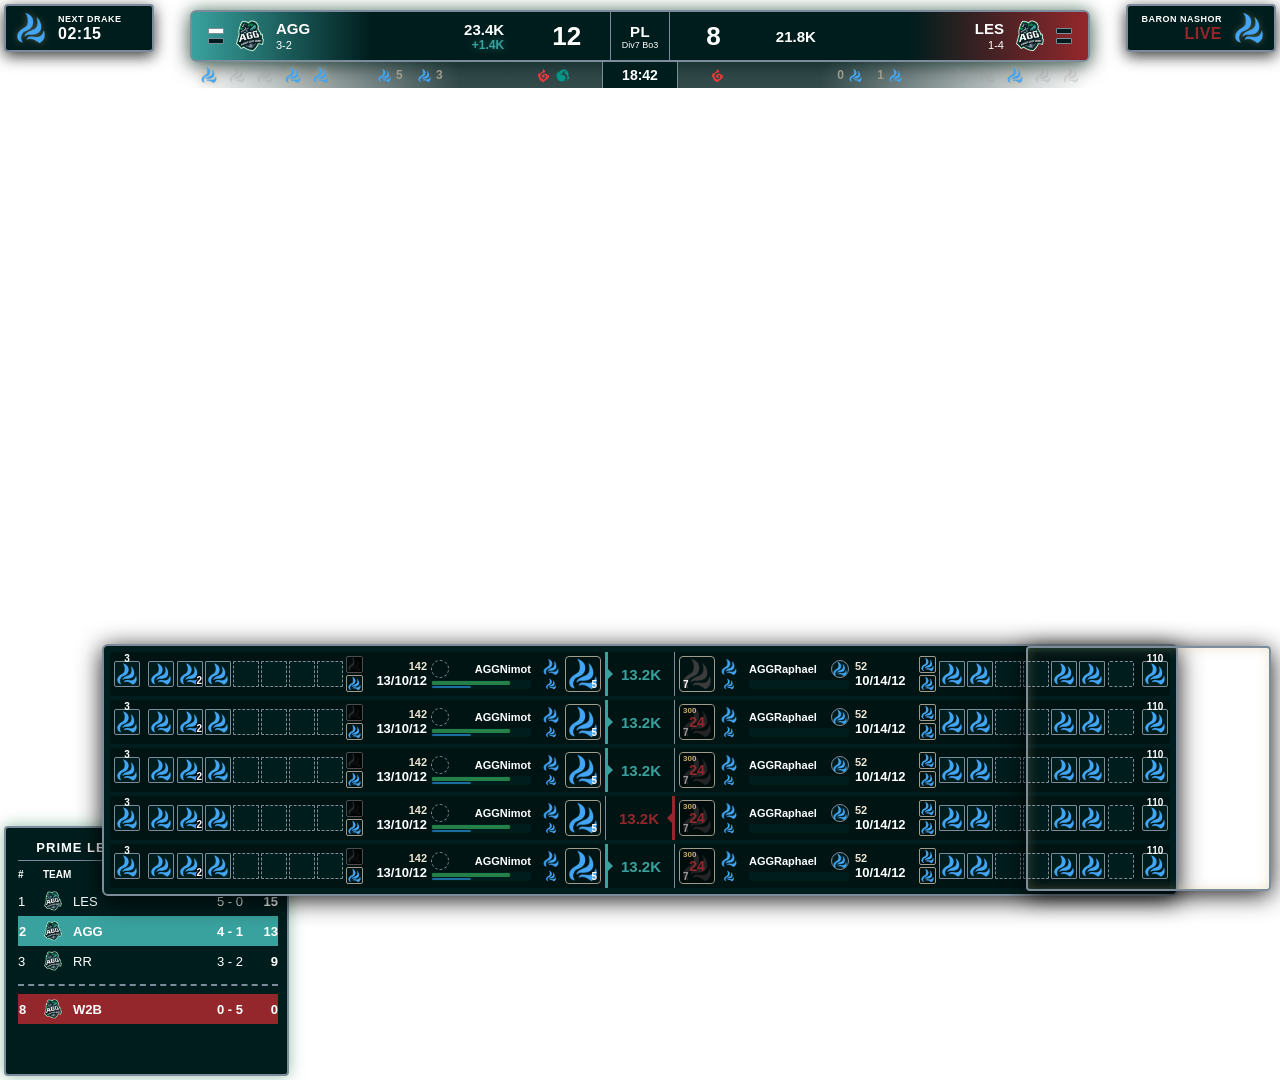
==== commit 0f813bb4: "new items included" ====
--- a/frontend/index.html
+++ b/frontend/index.html
@@ -241,6 +241,7 @@
                 <div class="champ-avatar-box">
                     <img src="assets/images/champs/cloud-drake.png" class="champ-img" alt="Champ">
                     <div class="champ-level">5</div>
+                    <div class="death-timer-overlay hidden"></div>
                     <div class="bounty-tag hidden"></div>
                 </div>
             </div>
@@ -253,8 +254,8 @@
                 <div class="champ-avatar-box dead">
                     <img src="assets/images/champs/cloud-drake.png" class="champ-img" alt="Champ">
                     <div class="champ-level">7</div>
-                    <div class="death-timer-overlay"><span>24</span></div>
-                    <div class="bounty-tag">300</div>
+                    <div class="death-timer-overlay hidden"></div>
+                    <div class="bounty-tag hidden"></div>
                 </div>
 
                 <div class="runes-box">
@@ -371,6 +372,7 @@
                 <div class="champ-avatar-box">
                     <img src="assets/images/champs/cloud-drake.png" class="champ-img" alt="Champ">
                     <div class="champ-level">5</div>
+                    <div class="death-timer-overlay hidden"></div>
                     <div class="bounty-tag hidden"></div>
                 </div>
             </div>
@@ -501,6 +503,7 @@
                 <div class="champ-avatar-box">
                     <img src="assets/images/champs/cloud-drake.png" class="champ-img" alt="Champ">
                     <div class="champ-level">5</div>
+                    <div class="death-timer-overlay hidden"></div>
                     <div class="bounty-tag hidden"></div>
                 </div>
             </div>
@@ -631,6 +634,7 @@
                 <div class="champ-avatar-box">
                     <img src="assets/images/champs/cloud-drake.png" class="champ-img" alt="Champ">
                     <div class="champ-level">5</div>
+                    <div class="death-timer-overlay hidden"></div>
                     <div class="bounty-tag hidden"></div>
                 </div>
             </div>
@@ -761,6 +765,7 @@
                 <div class="champ-avatar-box">
                     <img src="assets/images/champs/cloud-drake.png" class="champ-img" alt="Champ">
                     <div class="champ-level">5</div>
+                    <div class="death-timer-overlay hidden"></div>
                     <div class="bounty-tag hidden"></div>
                 </div>
             </div>
@@ -834,5 +839,7 @@
     <div id="minimap-container">
         <div class="minimap-border-glow"></div>
     </div>
+
+    <script src="js/live-update.js"></script>
 </body>
 </html>
--- a/frontend/css/style.css
+++ b/frontend/css/style.css
@@ -646,6 +646,7 @@
     font-size: 14px;
     background: rgba(0, 0, 0, 0.4);
 }
+.death-timer-overlay.hidden { display: none; }
 
 .champ-level {
     position: absolute;
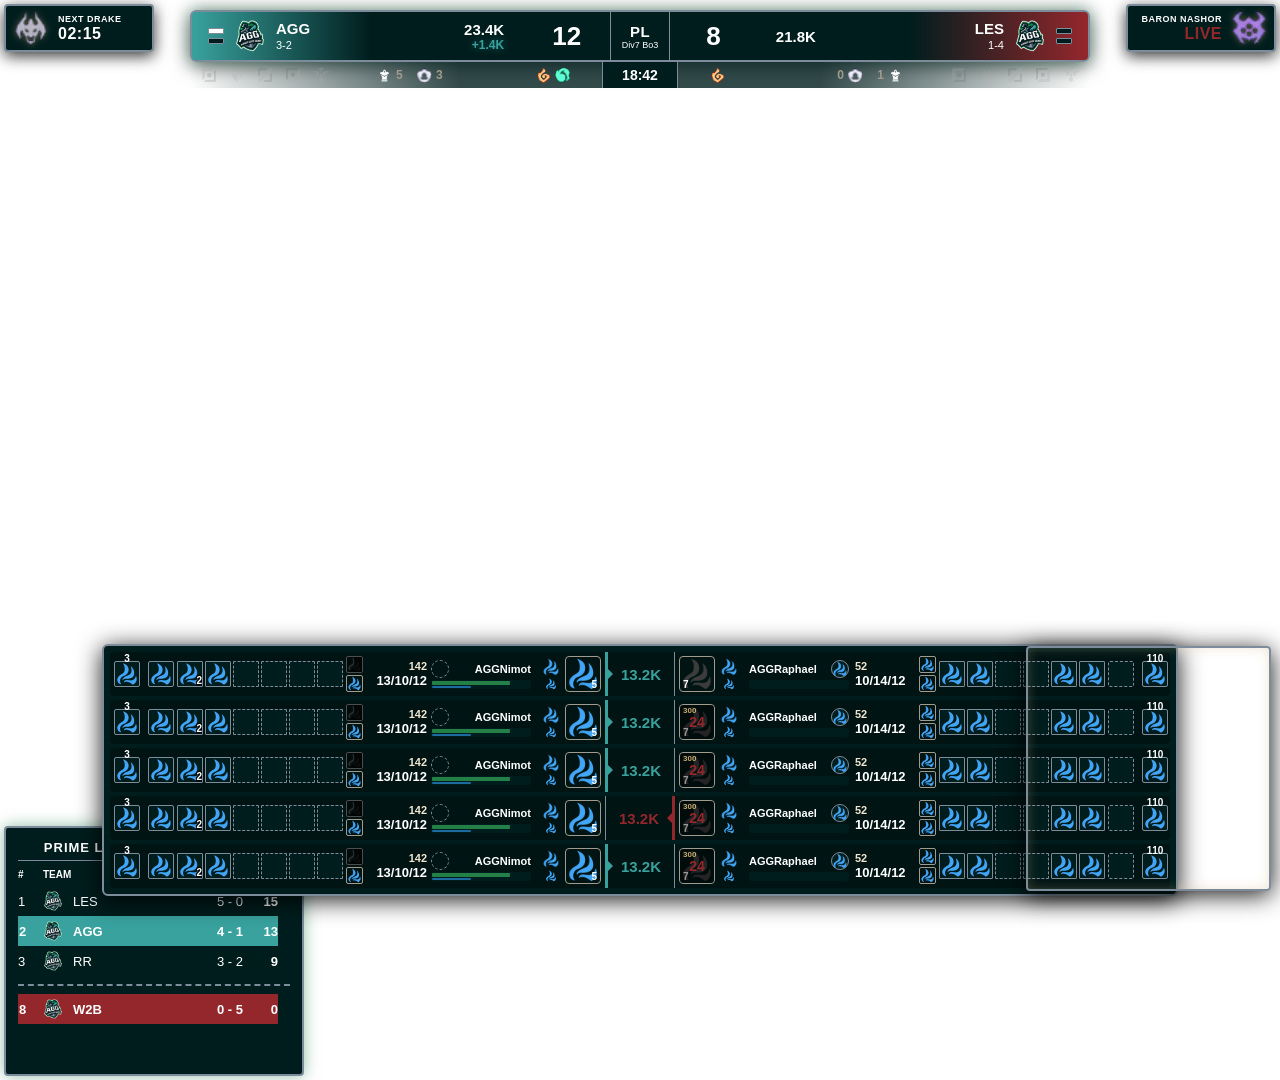
==== commit 27dbec97: "red team score fix, +icons" ====
--- a/frontend/index.html
+++ b/frontend/index.html
@@ -110,25 +110,25 @@
 
         <div class="sub-score-display">
             <div class="quest-container blue-quests">
-                <div class="quest-icon top-quest completed"><img src="assets/images/ui/cloud-drake.png" alt="TOP"></div>
-                <div class="quest-icon jgl-quest"><img src="assets/images/ui/cloud-drake.png" alt="JGL"></div>
-                <div class="quest-icon mid-quest"><img src="assets/images/ui/cloud-drake.png" alt="MID"></div>
-                <div class="quest-icon adc-quest completed"><img src="assets/images/ui/cloud-drake.png" alt="ADC"></div>
-                <div class="quest-icon sup-quest completed"><img src="assets/images/ui/cloud-drake.png" alt="SUP"></div>
+                <div class="quest-icon top-quest"><img src="assets/images/roles/Top_icon.png" alt="TOP"></div>
+                <div class="quest-icon jgl-quest"><img src="assets/images/roles/Jungle_icon.png" alt="JGL"></div>
+                <div class="quest-icon mid-quest"><img src="assets/images/roles/Middle_icon.png" alt="MID"></div>
+                <div class="quest-icon adc-quest"><img src="assets/images/roles/Bottom_icon.png" alt="ADC"></div>
+                <div class="quest-icon sup-quest"><img src="assets/images/roles/Support_icon.png" alt="SUP"></div>
             </div>
 
             <div class="objectives blue-objectives">
                 <div class="obj-item blue-towers">
-                    <img src="assets/images/ui/cloud-drake.png" alt="T">
+                    <img src="assets/images/ui/24px-Turret_icon.png" alt="T">
                     <span class="obj-count">5</span>
                 </div>
                 <div class="obj-item blue-grubs">
-                    <img src="assets/images/ui/cloud-drake.png" alt="G">
+                    <img src="assets/images/ui/Grub.png" alt="G">
                     <span class="obj-count">3</span>
                 </div>
                 <div class="drakes-list blue-drakes">
-                    <img src="assets/images/ui/infernal-drake.png" class="drake-icon" alt="I">
-                    <img src="assets/images/ui/ocean-drake.png" class="drake-icon" alt="O">
+                    <img src="assets/images/ui/normal-drake/32px-Infernal_Dragon_Soul_buff - normal.png" class="drake-icon" alt="I">
+                    <img src="assets/images/ui/normal-drake/32px-Ocean_Dragon_Soul_buff - normal.png" class="drake-icon" alt="O">
                 </div>
             </div>
 
@@ -136,24 +136,24 @@
 
             <div class="objectives red-objectives">
                 <div class="drakes-list red-drakes">
-                    <img src="assets/images/ui/infernal-drake.png" class="drake-icon" alt="I">
+                    <img src="assets/images/ui/normal-drake/32px-Infernal_Dragon_Soul_buff - normal.png" class="drake-icon" alt="I">
                 </div>
                 <div class="obj-item red-grubs">
                     <span class="obj-count">0</span>
-                    <img src="assets/images/ui/cloud-drake.png" alt="G">
+                    <img src="assets/images/ui/Grub.png" alt="G">
                 </div>
                 <div class="obj-item red-towers">
                     <span class="obj-count">1</span>
-                    <img src="assets/images/ui/cloud-drake.png" alt="T">
+                    <img src="assets/images/ui/24px-Turret_icon.png" alt="T">
                 </div>
             </div>
 
             <div class="quest-container red-quests">
-                <div class="quest-icon top-quest"><img src="assets/images/ui/cloud-drake.png" alt="TOP"></div>
-                <div class="quest-icon jgl-quest"><img src="assets/images/ui/cloud-drake.png" alt="JGL"></div>
-                <div class="quest-icon mid-quest completed"><img src="assets/images/ui/cloud-drake.png" alt="MID"></div>
-                <div class="quest-icon adc-quest"><img src="assets/images/ui/cloud-drake.png" alt="ADC"></div>
-                <div class="quest-icon sup-quest"><img src="assets/images/ui/cloud-drake.png" alt="SUP"></div>
+                <div class="quest-icon top-quest"><img src="assets/images/roles/Top_icon.png" alt="TOP"></div>
+                <div class="quest-icon jgl-quest"><img src="assets/images/roles/Jungle_icon.png" alt="JGL"></div>
+                <div class="quest-icon mid-quest"><img src="assets/images/roles/Middle_icon.png" alt="MID"></div>
+                <div class="quest-icon adc-quest"><img src="assets/images/roles/Bottom_icon.png" alt="ADC"></div>
+                <div class="quest-icon sup-quest"><img src="assets/images/roles/Support_icon.png" alt="SUP"></div>
             </div>
 
         </div>
@@ -161,7 +161,7 @@
 
     <div id="drake-timer-box" class="corner-timer-box">
         <div class="timer-icon-container">
-            <img src="assets/images/ui/cloud-drake.png" alt="Drake" class="timer-obj-icon">
+            <img src="assets/images/ui/Drake.png" alt="Drake" class="timer-obj-icon">
         </div>
         <div class="timer-info">
             <span class="object-name">NEXT DRAKE</span>
@@ -175,7 +175,7 @@
             <span class="spawn-time live">LIVE</span>
         </div>
         <div class="timer-icon-container">
-            <img src="assets/images/ui/cloud-drake.png" alt="Nashor" class="timer-obj-icon">
+            <img src="assets/images/ui/Void.png" alt="Nashor" class="timer-obj-icon">
         </div>
     </div>
 
--- a/frontend/css/style.css
+++ b/frontend/css/style.css
@@ -26,7 +26,7 @@
     position: absolute;
     bottom: 4px;
     left: 4px;
-    width: 285px;
+    width: 300px;
     height: 250px;
     background: #001D1D;
     border: 2px solid #7C8C9B;
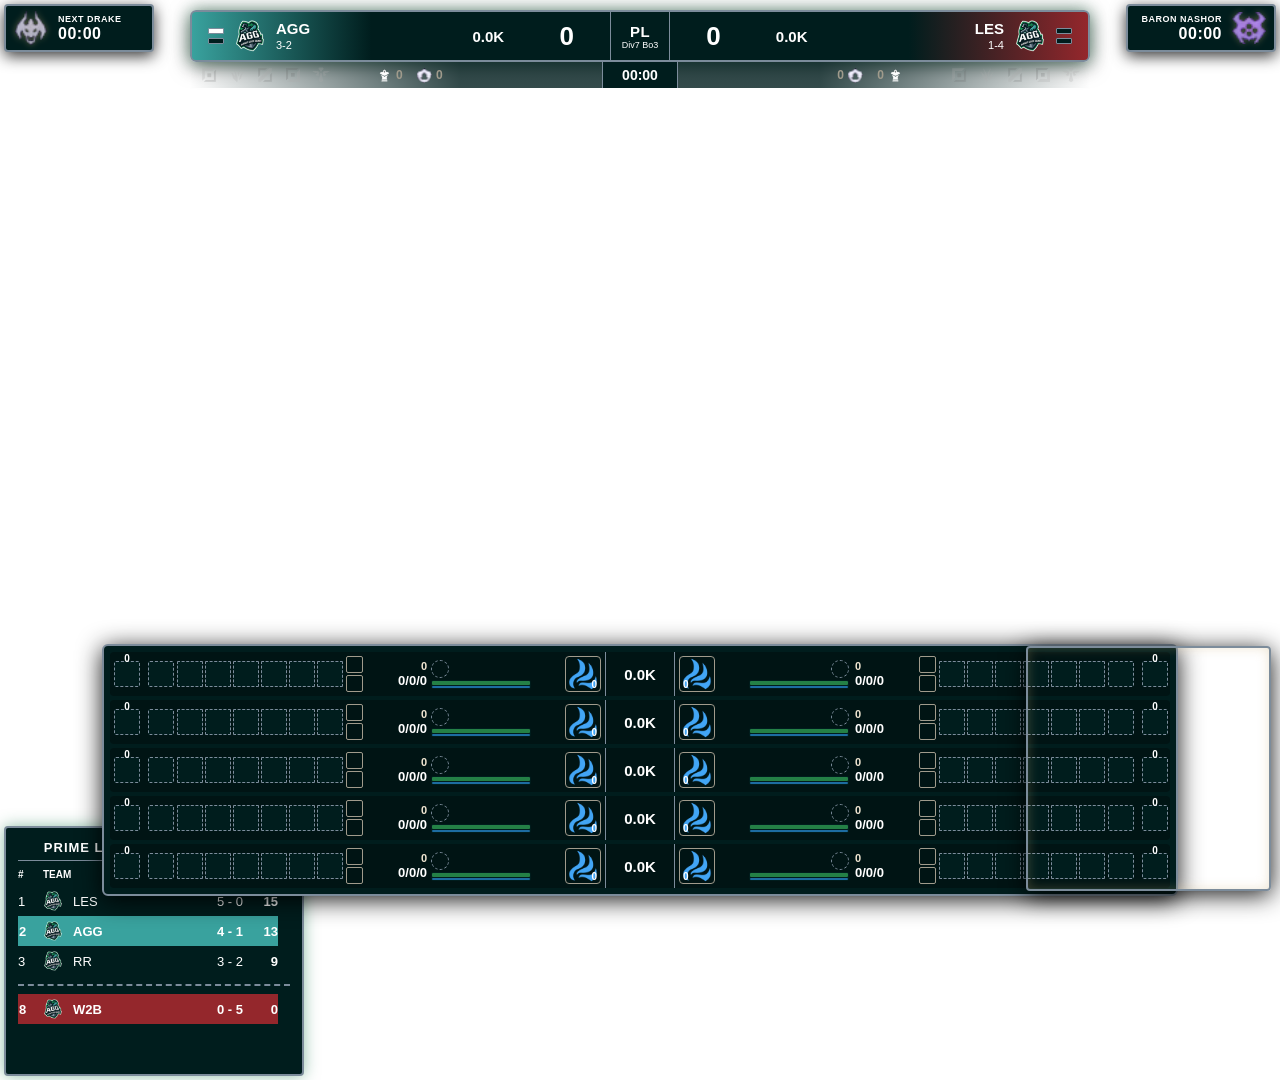
==== commit bb66aba6: "start index.html cleaned" ====
--- a/frontend/index.html
+++ b/frontend/index.html
@@ -79,10 +79,10 @@
                     <span class="team-record">3-2</span>
                 </div>
                 <div class="team-gold-container">
-                    <span class="team-gold">23.4K</span>
-                    <span class="gold-lead blue-side-lead">+1.4K</span>
-                </div>
-                <div class="kill-score blue-kills">12</div>
+                    <span class="team-gold">0.0K</span>
+                    <span class="gold-lead hidden">+0.0K</span>
+                </div>
+                <div class="kill-score blue-kills">0</div>
             </div>
 
             <div class="center-info">
@@ -91,9 +91,9 @@
             </div>
 
             <div class="team-side red-side">
-                <div class="kill-score red-kills">8</div>
+                <div class="kill-score red-kills">0</div>
                 <div class="team-gold-container">
-                    <span class="team-gold">21.8K</span>
+                    <span class="team-gold">0.0K</span>
                     <span class="gold-lead hidden">+0.0K</span>
                 </div>
                 <div class="team-meta">
@@ -120,30 +120,25 @@
             <div class="objectives blue-objectives">
                 <div class="obj-item blue-towers">
                     <img src="assets/images/ui/24px-Turret_icon.png" alt="T">
-                    <span class="obj-count">5</span>
+                    <span class="obj-count">0</span>
                 </div>
                 <div class="obj-item blue-grubs">
                     <img src="assets/images/ui/Grub.png" alt="G">
-                    <span class="obj-count">3</span>
-                </div>
-                <div class="drakes-list blue-drakes">
-                    <img src="assets/images/ui/normal-drake/32px-Infernal_Dragon_Soul_buff - normal.png" class="drake-icon" alt="I">
-                    <img src="assets/images/ui/normal-drake/32px-Ocean_Dragon_Soul_buff - normal.png" class="drake-icon" alt="O">
-                </div>
-            </div>
-
-            <div class="game-time">18:42</div>
+                    <span class="obj-count">0</span>
+                </div>
+                <div class="drakes-list blue-drakes"></div>
+            </div>
+
+            <div class="game-time">00:00</div>
 
             <div class="objectives red-objectives">
-                <div class="drakes-list red-drakes">
-                    <img src="assets/images/ui/normal-drake/32px-Infernal_Dragon_Soul_buff - normal.png" class="drake-icon" alt="I">
-                </div>
+                <div class="drakes-list red-drakes"></div>
                 <div class="obj-item red-grubs">
                     <span class="obj-count">0</span>
                     <img src="assets/images/ui/Grub.png" alt="G">
                 </div>
                 <div class="obj-item red-towers">
-                    <span class="obj-count">1</span>
+                    <span class="obj-count">0</span>
                     <img src="assets/images/ui/24px-Turret_icon.png" alt="T">
                 </div>
             </div>
@@ -165,14 +160,14 @@
         </div>
         <div class="timer-info">
             <span class="object-name">NEXT DRAKE</span>
-            <span class="spawn-time">02:15</span>
+            <span class="spawn-time">00:00</span>
         </div>
     </div>
 
     <div id="void-timer-box" class="corner-timer-box">
         <div class="timer-info text-right">
             <span class="object-name">BARON NASHOR</span>
-            <span class="spawn-time live">LIVE</span>
+            <span class="spawn-time">00:00</span>
         </div>
         <div class="timer-icon-container">
             <img src="assets/images/ui/Void.png" alt="Nashor" class="timer-obj-icon">
@@ -184,127 +179,102 @@
 
             <div class="player-card blue-player">
                 <div class="utility-container">
-                    <div class="ward-slot">
-                        <img src="assets/images/items/cloud-drake.png" alt="W">
-                        <span class="ward-count">3</span>
-                    </div>
-                    <div class="quest-slot"><img src="assets/images/items/cloud-drake.png" alt="Q"></div>
-                </div>
-
-                <div class="items-line">
-                    <div class="item-slot">
-                        <img src="assets/images/items/cloud-drake.png" alt="Black Cleaver">
-                        <span class="item-count">2</span>
-                    </div>
-                    <div class="item-slot cd-item">
-                        <img src="assets/images/items/cloud-drake.png" alt="BOTRK">
-                        <div class="item-cooldown-overlay"></div>
-                    </div>
-                    <div class="item-slot empty"></div>
-                    <div class="item-slot empty"></div>
-                    <div class="item-slot empty"></div>
-                    <div class="item-slot empty"></div>
-                </div>
-
-                <div class="summs-container">
-                    <div class="summ-slot cd">
-                        <img src="assets/images/summs/cloud-drake.png" alt="F">
-                        <div class="cooldown-overlay"></div>
-                    </div>
-                    <div class="summ-slot">
-                        <img src="assets/images/summs/cloud-drake.png" alt="T">
-                    </div>
-                </div>
-
-                <div class="stats-container">
-                    <div class="player-cs">142</div>
-                    <div class="player-kda">13/10/12</div>
-                </div>
-
-                <div class="status-container">
-                    <div class="name-ult-row">
-                        <div class="ult-slot unlearned"></div>
-                        <span class="player-name">AGGNimot</span>
-                    </div>
-                    <div class="vitals-bars">
-                        <div class="hp-bar" style="width: 80%;"></div>
-                        <div class="mana-bar" style="width: 40%;"></div>
-                    </div>
-                </div>
-
-                <div class="runes-box">
-                    <img src="assets/images/runes/cloud-drake.png" class="main-rune" alt="R">
-                    <img src="assets/images/runes/cloud-drake.png" class="sub-rune" alt="R">
-                </div>
-
-
-                <div class="champ-avatar-box">
-                    <img src="assets/images/champs/cloud-drake.png" class="champ-img" alt="Champ">
-                    <div class="champ-level">5</div>
-                    <div class="death-timer-overlay hidden"></div>
-                    <div class="bounty-tag hidden"></div>
-                </div>
-            </div>
-
-            <div class="lane-gold-diff blue-lead">
-                <span class="diff-amount">13.2K</span>
+                    <div class="ward-slot empty-slot">
+                        <span class="ward-count">0</span>
+                    </div>
+                    <div class="quest-slot empty-slot"></div>
+                </div>
+
+                <div class="items-line">
+                    <div class="item-slot empty"></div>
+                    <div class="item-slot empty"></div>
+                    <div class="item-slot empty"></div>
+                    <div class="item-slot empty"></div>
+                    <div class="item-slot empty"></div>
+                    <div class="item-slot empty"></div>
+                </div>
+
+                <div class="summs-container">
+                    <div class="summ-slot"></div>
+                    <div class="summ-slot"></div>
+                </div>
+
+                <div class="stats-container">
+                    <div class="player-cs">0</div>
+                    <div class="player-kda">0/0/0</div>
+                </div>
+
+                <div class="status-container">
+                    <div class="name-ult-row">
+                        <div class="ult-slot unlearned"></div>
+                        <span class="player-name"></span>
+                    </div>
+                    <div class="vitals-bars">
+                        <div class="hp-bar" style="width: 100%;"></div>
+                        <div class="mana-bar" style="width: 100%;"></div>
+                    </div>
+                </div>
+
+                <div class="runes-box"></div>
+
+
+                <div class="champ-avatar-box">
+                    <img src="assets/images/champs/cloud-drake.png" class="champ-img" alt="Champ">
+                    <div class="champ-level">0</div>
+                    <div class="death-timer-overlay hidden"></div>
+                    <div class="bounty-tag hidden"></div>
+                </div>
+            </div>
+
+            <div class="lane-gold-diff no-lead">
+                <span class="diff-amount">0.0K</span>
             </div>
 
             <div class="player-card red-player">
-                <div class="champ-avatar-box dead">
-                    <img src="assets/images/champs/cloud-drake.png" class="champ-img" alt="Champ">
-                    <div class="champ-level">7</div>
-                    <div class="death-timer-overlay hidden"></div>
-                    <div class="bounty-tag hidden"></div>
-                </div>
-
-                <div class="runes-box">
-                    <img src="assets/images/runes/cloud-drake.png" class="main-rune" alt="R">
-                    <img src="assets/images/runes/cloud-drake.png" class="sub-rune" alt="R">
-                </div>
-
-                <div class="status-container">
-                    <div class="name-ult-row">
-                        <span class="player-name">AGGRaphael</span>
-                        <div class="ult-slot ready">
-                            <img src="assets/images/champs/cloud-drake.png" alt="U">
-                        </div>
-                    </div>
-                    <div class="vitals-bars">
-                        <div class="hp-bar dead-bar" style="width: 0%;"></div>
-                        <div class="mana-bar" style="width: 0%;"></div>
-                    </div>
-                </div>
-
-                <div class="stats-container">
-                    <div class="player-cs">52</div>
-                    <div class="player-kda">10/14/12</div>
-                </div>
-
-                <div class="summs-container">
-                    <div class="summ-slot">
-                        <img src="assets/images/summs/cloud-drake.png" alt="F">
-                    </div>
-                    <div class="summ-slot">
-                        <img src="assets/images/summs/cloud-drake.png" alt="T">
-                    </div>
-                </div>
-
-
-                <div class="items-line">
-                    <div class="item-slot"><img src="assets/images/items/cloud-drake.png" alt="Test"></div>
-                    <div class="item-slot"><img src="assets/images/items/cloud-drake.png" alt="Test"></div>
-                    <div class="item-slot empty"></div>
-                    <div class="item-slot empty"></div>
-                    <div class="item-slot"><img src="assets/images/items/cloud-drake.png" alt="Test"></div>
-                    <div class="item-slot"><img src="assets/images/items/cloud-drake.png" alt="Test"></div>
-                </div>
-
-                <div class="utility-container">
-                    <div class="quest-slot empty-slot"></div>
-                    <div class="ward-slot">
-                        <img src="assets/images/items/cloud-drake.png" alt="W">
-                        <span class="ward-count">110</span>
+                <div class="champ-avatar-box">
+                    <img src="assets/images/champs/cloud-drake.png" class="champ-img" alt="Champ">
+                    <div class="champ-level">0</div>
+                    <div class="death-timer-overlay hidden"></div>
+                    <div class="bounty-tag hidden"></div>
+                </div>
+
+                <div class="runes-box"></div>
+
+                <div class="status-container">
+                    <div class="name-ult-row">
+                        <span class="player-name"></span>
+                        <div class="ult-slot unlearned"></div>
+                    </div>
+                    <div class="vitals-bars">
+                        <div class="hp-bar" style="width: 100%;"></div>
+                        <div class="mana-bar" style="width: 100%;"></div>
+                    </div>
+                </div>
+
+                <div class="stats-container">
+                    <div class="player-cs">0</div>
+                    <div class="player-kda">0/0/0</div>
+                </div>
+
+                <div class="summs-container">
+                    <div class="summ-slot"></div>
+                    <div class="summ-slot"></div>
+                </div>
+
+
+                <div class="items-line">
+                    <div class="item-slot empty"></div>
+                    <div class="item-slot empty"></div>
+                    <div class="item-slot empty"></div>
+                    <div class="item-slot empty"></div>
+                    <div class="item-slot empty"></div>
+                    <div class="item-slot empty"></div>
+                </div>
+
+                <div class="utility-container">
+                    <div class="quest-slot empty-slot"></div>
+                    <div class="ward-slot empty-slot">
+                        <span class="ward-count">0</span>
                     </div>
                 </div>
             </div>
@@ -315,127 +285,102 @@
 
             <div class="player-card blue-player">
                 <div class="utility-container">
-                    <div class="ward-slot">
-                        <img src="assets/images/items/cloud-drake.png" alt="W">
-                        <span class="ward-count">3</span>
-                    </div>
-                    <div class="quest-slot"><img src="assets/images/items/cloud-drake.png" alt="Q"></div>
-                </div>
-
-                <div class="items-line">
-                    <div class="item-slot">
-                        <img src="assets/images/items/cloud-drake.png" alt="Black Cleaver">
-                        <span class="item-count">2</span>
-                    </div>
-                    <div class="item-slot cd-item">
-                        <img src="assets/images/items/cloud-drake.png" alt="BOTRK">
-                        <div class="item-cooldown-overlay"></div>
-                    </div>
-                    <div class="item-slot empty"></div>
-                    <div class="item-slot empty"></div>
-                    <div class="item-slot empty"></div>
-                    <div class="item-slot empty"></div>
-                </div>
-
-                <div class="summs-container">
-                    <div class="summ-slot cd">
-                        <img src="assets/images/summs/cloud-drake.png" alt="F">
-                        <div class="cooldown-overlay"></div>
-                    </div>
-                    <div class="summ-slot">
-                        <img src="assets/images/summs/cloud-drake.png" alt="T">
-                    </div>
-                </div>
-
-                <div class="stats-container">
-                    <div class="player-cs">142</div>
-                    <div class="player-kda">13/10/12</div>
-                </div>
-
-                <div class="status-container">
-                    <div class="name-ult-row">
-                        <div class="ult-slot unlearned"></div>
-                        <span class="player-name">AGGNimot</span>
-                    </div>
-                    <div class="vitals-bars">
-                        <div class="hp-bar" style="width: 80%;"></div>
-                        <div class="mana-bar" style="width: 40%;"></div>
-                    </div>
-                </div>
-
-                <div class="runes-box">
-                    <img src="assets/images/runes/cloud-drake.png" class="main-rune" alt="R">
-                    <img src="assets/images/runes/cloud-drake.png" class="sub-rune" alt="R">
-                </div>
-
-
-                <div class="champ-avatar-box">
-                    <img src="assets/images/champs/cloud-drake.png" class="champ-img" alt="Champ">
-                    <div class="champ-level">5</div>
-                    <div class="death-timer-overlay hidden"></div>
-                    <div class="bounty-tag hidden"></div>
-                </div>
-            </div>
-
-            <div class="lane-gold-diff blue-lead">
-                <span class="diff-amount">13.2K</span>
+                    <div class="ward-slot empty-slot">
+                        <span class="ward-count">0</span>
+                    </div>
+                    <div class="quest-slot empty-slot"></div>
+                </div>
+
+                <div class="items-line">
+                    <div class="item-slot empty"></div>
+                    <div class="item-slot empty"></div>
+                    <div class="item-slot empty"></div>
+                    <div class="item-slot empty"></div>
+                    <div class="item-slot empty"></div>
+                    <div class="item-slot empty"></div>
+                </div>
+
+                <div class="summs-container">
+                    <div class="summ-slot"></div>
+                    <div class="summ-slot"> </div>
+                </div>
+
+                <div class="stats-container">
+                    <div class="player-cs">0</div>
+                    <div class="player-kda">0/0/0</div>
+                </div>
+
+                <div class="status-container">
+                    <div class="name-ult-row">
+                        <div class="ult-slot unlearned"></div>
+                        <span class="player-name"></span>
+                    </div>
+                    <div class="vitals-bars">
+                        <div class="hp-bar" style="width: 100%;"></div>
+                        <div class="mana-bar" style="width: 100%;"></div>
+                    </div>
+                </div>
+
+                <div class="runes-box"></div>
+
+
+                <div class="champ-avatar-box">
+                    <img src="assets/images/champs/cloud-drake.png" class="champ-img" alt="Champ">
+                    <div class="champ-level">0</div>
+                    <div class="death-timer-overlay hidden"></div>
+                    <div class="bounty-tag hidden"></div>
+                </div>
+            </div>
+
+            <div class="lane-gold-diff no-lead">
+                <span class="diff-amount">0.0K</span>
             </div>
 
             <div class="player-card red-player">
-                <div class="champ-avatar-box dead">
-                    <img src="assets/images/champs/cloud-drake.png" class="champ-img" alt="Champ">
-                    <div class="champ-level">7</div>
-                    <div class="death-timer-overlay"><span>24</span></div>
-                    <div class="bounty-tag">300</div>
-                </div>
-
-                <div class="runes-box">
-                    <img src="assets/images/runes/cloud-drake.png" class="main-rune" alt="R">
-                    <img src="assets/images/runes/cloud-drake.png" class="sub-rune" alt="R">
-                </div>
-
-                <div class="status-container">
-                    <div class="name-ult-row">
-                        <span class="player-name">AGGRaphael</span>
-                        <div class="ult-slot ready">
-                            <img src="assets/images/champs/cloud-drake.png" alt="U">
-                        </div>
-                    </div>
-                    <div class="vitals-bars">
-                        <div class="hp-bar dead-bar" style="width: 0%;"></div>
-                        <div class="mana-bar" style="width: 0%;"></div>
-                    </div>
-                </div>
-
-                <div class="stats-container">
-                    <div class="player-cs">52</div>
-                    <div class="player-kda">10/14/12</div>
-                </div>
-
-                <div class="summs-container">
-                    <div class="summ-slot">
-                        <img src="assets/images/summs/cloud-drake.png" alt="F">
-                    </div>
-                    <div class="summ-slot">
-                        <img src="assets/images/summs/cloud-drake.png" alt="T">
-                    </div>
-                </div>
-
-
-                <div class="items-line">
-                    <div class="item-slot"><img src="assets/images/items/cloud-drake.png" alt="Test"></div>
-                    <div class="item-slot"><img src="assets/images/items/cloud-drake.png" alt="Test"></div>
-                    <div class="item-slot empty"></div>
-                    <div class="item-slot empty"></div>
-                    <div class="item-slot"><img src="assets/images/items/cloud-drake.png" alt="Test"></div>
-                    <div class="item-slot"><img src="assets/images/items/cloud-drake.png" alt="Test"></div>
-                </div>
-
-                <div class="utility-container">
-                    <div class="quest-slot empty-slot"></div>
-                    <div class="ward-slot">
-                        <img src="assets/images/items/cloud-drake.png" alt="W">
-                        <span class="ward-count">110</span>
+                <div class="champ-avatar-box">
+                    <img src="assets/images/champs/cloud-drake.png" class="champ-img" alt="Champ">
+                    <div class="champ-level">0</div>
+                    <div class="death-timer-overlay hidden"></div>
+                    <div class="bounty-tag hidden"></div>
+                </div>
+
+                <div class="runes-box"></div>
+
+                <div class="status-container">
+                    <div class="name-ult-row">
+                        <span class="player-name"></span>
+                        <div class="ult-slot unlearned"></div>
+                    </div>
+                    <div class="vitals-bars">
+                        <div class="hp-bar" style="width: 100%;"></div>
+                        <div class="mana-bar" style="width: 100%;"></div>
+                    </div>
+                </div>
+
+                <div class="stats-container">
+                    <div class="player-cs">0</div>
+                    <div class="player-kda">0/0/0</div>
+                </div>
+
+                <div class="summs-container">
+                    <div class="summ-slot"></div>
+                    <div class="summ-slot"></div>
+                </div>
+
+
+                <div class="items-line">
+                    <div class="item-slot empty"></div>
+                    <div class="item-slot empty"></div>
+                    <div class="item-slot empty"></div>
+                    <div class="item-slot empty"></div>
+                    <div class="item-slot empty"></div>
+                    <div class="item-slot empty"></div>
+                </div>
+
+                <div class="utility-container">
+                    <div class="quest-slot empty-slot"></div>
+                    <div class="ward-slot empty-slot">
+                        <span class="ward-count">0</span>
                     </div>
                 </div>
             </div>
@@ -446,127 +391,102 @@
 
             <div class="player-card blue-player">
                 <div class="utility-container">
-                    <div class="ward-slot">
-                        <img src="assets/images/items/cloud-drake.png" alt="W">
-                        <span class="ward-count">3</span>
-                    </div>
-                    <div class="quest-slot"><img src="assets/images/items/cloud-drake.png" alt="Q"></div>
-                </div>
-
-                <div class="items-line">
-                    <div class="item-slot">
-                        <img src="assets/images/items/cloud-drake.png" alt="Black Cleaver">
-                        <span class="item-count">2</span>
-                    </div>
-                    <div class="item-slot cd-item">
-                        <img src="assets/images/items/cloud-drake.png" alt="BOTRK">
-                        <div class="item-cooldown-overlay"></div>
-                    </div>
-                    <div class="item-slot empty"></div>
-                    <div class="item-slot empty"></div>
-                    <div class="item-slot empty"></div>
-                    <div class="item-slot empty"></div>
-                </div>
-
-                <div class="summs-container">
-                    <div class="summ-slot cd">
-                        <img src="assets/images/summs/cloud-drake.png" alt="F">
-                        <div class="cooldown-overlay"></div>
-                    </div>
-                    <div class="summ-slot">
-                        <img src="assets/images/summs/cloud-drake.png" alt="T">
-                    </div>
-                </div>
-
-                <div class="stats-container">
-                    <div class="player-cs">142</div>
-                    <div class="player-kda">13/10/12</div>
-                </div>
-
-                <div class="status-container">
-                    <div class="name-ult-row">
-                        <div class="ult-slot unlearned"></div>
-                        <span class="player-name">AGGNimot</span>
-                    </div>
-                    <div class="vitals-bars">
-                        <div class="hp-bar" style="width: 80%;"></div>
-                        <div class="mana-bar" style="width: 40%;"></div>
-                    </div>
-                </div>
-
-                <div class="runes-box">
-                    <img src="assets/images/runes/cloud-drake.png" class="main-rune" alt="R">
-                    <img src="assets/images/runes/cloud-drake.png" class="sub-rune" alt="R">
-                </div>
-
-
-                <div class="champ-avatar-box">
-                    <img src="assets/images/champs/cloud-drake.png" class="champ-img" alt="Champ">
-                    <div class="champ-level">5</div>
-                    <div class="death-timer-overlay hidden"></div>
-                    <div class="bounty-tag hidden"></div>
-                </div>
-            </div>
-
-            <div class="lane-gold-diff blue-lead">
-                <span class="diff-amount">13.2K</span>
+                    <div class="ward-slot empty-slot">
+                        <span class="ward-count">0</span>
+                    </div>
+                    <div class="quest-slot empty-slot"></div>
+                </div>
+
+                <div class="items-line">
+                    <div class="item-slot empty"></div>
+                    <div class="item-slot empty"></div>
+                    <div class="item-slot empty"></div>
+                    <div class="item-slot empty"></div>
+                    <div class="item-slot empty"></div>
+                    <div class="item-slot empty"></div>
+                </div>
+
+                <div class="summs-container">
+                    <div class="summ-slot"></div>
+                    <div class="summ-slot"></div>
+                </div>
+
+                <div class="stats-container">
+                    <div class="player-cs">0</div>
+                    <div class="player-kda">0/0/0</div>
+                </div>
+
+                <div class="status-container">
+                    <div class="name-ult-row">
+                        <div class="ult-slot unlearned"></div>
+                        <span class="player-name"></span>
+                    </div>
+                    <div class="vitals-bars">
+                        <div class="hp-bar" style="width: 100%;"></div>
+                        <div class="mana-bar" style="width: 100%;"></div>
+                    </div>
+                </div>
+
+                <div class="runes-box"></div>
+
+
+                <div class="champ-avatar-box">
+                    <img src="assets/images/champs/cloud-drake.png" class="champ-img" alt="Champ">
+                    <div class="champ-level">0</div>
+                    <div class="death-timer-overlay hidden"></div>
+                    <div class="bounty-tag hidden"></div>
+                </div>
+            </div>
+
+            <div class="lane-gold-diff no-lead">
+                <span class="diff-amount">0.0K</span>
             </div>
 
             <div class="player-card red-player">
-                <div class="champ-avatar-box dead">
-                    <img src="assets/images/champs/cloud-drake.png" class="champ-img" alt="Champ">
-                    <div class="champ-level">7</div>
-                    <div class="death-timer-overlay"><span>24</span></div>
-                    <div class="bounty-tag">300</div>
-                </div>
-
-                <div class="runes-box">
-                    <img src="assets/images/runes/cloud-drake.png" class="main-rune" alt="R">
-                    <img src="assets/images/runes/cloud-drake.png" class="sub-rune" alt="R">
-                </div>
-
-                <div class="status-container">
-                    <div class="name-ult-row">
-                        <span class="player-name">AGGRaphael</span>
-                        <div class="ult-slot ready">
-                            <img src="assets/images/champs/cloud-drake.png" alt="U">
-                        </div>
-                    </div>
-                    <div class="vitals-bars">
-                        <div class="hp-bar dead-bar" style="width: 0%;"></div>
-                        <div class="mana-bar" style="width: 0%;"></div>
-                    </div>
-                </div>
-
-                <div class="stats-container">
-                    <div class="player-cs">52</div>
-                    <div class="player-kda">10/14/12</div>
-                </div>
-
-                <div class="summs-container">
-                    <div class="summ-slot">
-                        <img src="assets/images/summs/cloud-drake.png" alt="F">
-                    </div>
-                    <div class="summ-slot">
-                        <img src="assets/images/summs/cloud-drake.png" alt="T">
-                    </div>
-                </div>
-
-
-                <div class="items-line">
-                    <div class="item-slot"><img src="assets/images/items/cloud-drake.png" alt="Test"></div>
-                    <div class="item-slot"><img src="assets/images/items/cloud-drake.png" alt="Test"></div>
-                    <div class="item-slot empty"></div>
-                    <div class="item-slot empty"></div>
-                    <div class="item-slot"><img src="assets/images/items/cloud-drake.png" alt="Test"></div>
-                    <div class="item-slot"><img src="assets/images/items/cloud-drake.png" alt="Test"></div>
-                </div>
-
-                <div class="utility-container">
-                    <div class="quest-slot empty-slot"></div>
-                    <div class="ward-slot">
-                        <img src="assets/images/items/cloud-drake.png" alt="W">
-                        <span class="ward-count">110</span>
+                <div class="champ-avatar-box">
+                    <img src="assets/images/champs/cloud-drake.png" class="champ-img" alt="Champ">
+                    <div class="champ-level">0</div>
+                    <div class="death-timer-overlay hidden"></div>
+                    <div class="bounty-tag hidden"></div>
+                </div>
+
+                <div class="runes-box"></div>
+
+                <div class="status-container">
+                    <div class="name-ult-row">
+                        <span class="player-name"></span>
+                        <div class="ult-slot unlearned"></div>
+                    </div>
+                    <div class="vitals-bars">
+                        <div class="hp-bar" style="width: 100%;"></div>
+                        <div class="mana-bar" style="width: 100%;"></div>
+                    </div>
+                </div>
+
+                <div class="stats-container">
+                    <div class="player-cs">0</div>
+                    <div class="player-kda">0/0/0</div>
+                </div>
+
+                <div class="summs-container">
+                    <div class="summ-slot"></div>
+                    <div class="summ-slot"></div>
+                </div>
+
+
+                <div class="items-line">
+                    <div class="item-slot empty"></div>
+                    <div class="item-slot empty"></div>
+                    <div class="item-slot empty"></div>
+                    <div class="item-slot empty"></div>
+                    <div class="item-slot empty"></div>
+                    <div class="item-slot empty"></div>
+                </div>
+
+                <div class="utility-container">
+                    <div class="quest-slot empty-slot"></div>
+                    <div class="ward-slot empty-slot">
+                        <span class="ward-count">0</span>
                     </div>
                 </div>
             </div>
@@ -577,127 +497,102 @@
 
             <div class="player-card blue-player">
                 <div class="utility-container">
-                    <div class="ward-slot">
-                        <img src="assets/images/items/cloud-drake.png" alt="W">
-                        <span class="ward-count">3</span>
-                    </div>
-                    <div class="quest-slot"><img src="assets/images/items/cloud-drake.png" alt="Q"></div>
-                </div>
-
-                <div class="items-line">
-                    <div class="item-slot">
-                        <img src="assets/images/items/cloud-drake.png" alt="Black Cleaver">
-                        <span class="item-count">2</span>
-                    </div>
-                    <div class="item-slot cd-item">
-                        <img src="assets/images/items/cloud-drake.png" alt="BOTRK">
-                        <div class="item-cooldown-overlay"></div>
-                    </div>
-                    <div class="item-slot empty"></div>
-                    <div class="item-slot empty"></div>
-                    <div class="item-slot empty"></div>
-                    <div class="item-slot empty"></div>
-                </div>
-
-                <div class="summs-container">
-                    <div class="summ-slot cd">
-                        <img src="assets/images/summs/cloud-drake.png" alt="F">
-                        <div class="cooldown-overlay"></div>
-                    </div>
-                    <div class="summ-slot">
-                        <img src="assets/images/summs/cloud-drake.png" alt="T">
-                    </div>
-                </div>
-
-                <div class="stats-container">
-                    <div class="player-cs">142</div>
-                    <div class="player-kda">13/10/12</div>
-                </div>
-
-                <div class="status-container">
-                    <div class="name-ult-row">
-                        <div class="ult-slot unlearned"></div>
-                        <span class="player-name">AGGNimot</span>
-                    </div>
-                    <div class="vitals-bars">
-                        <div class="hp-bar" style="width: 80%;"></div>
-                        <div class="mana-bar" style="width: 40%;"></div>
-                    </div>
-                </div>
-
-                <div class="runes-box">
-                    <img src="assets/images/runes/cloud-drake.png" class="main-rune" alt="R">
-                    <img src="assets/images/runes/cloud-drake.png" class="sub-rune" alt="R">
-                </div>
-
-
-                <div class="champ-avatar-box">
-                    <img src="assets/images/champs/cloud-drake.png" class="champ-img" alt="Champ">
-                    <div class="champ-level">5</div>
-                    <div class="death-timer-overlay hidden"></div>
-                    <div class="bounty-tag hidden"></div>
-                </div>
-            </div>
-
-            <div class="lane-gold-diff red-lead">
-                <span class="diff-amount">13.2K</span>
+                    <div class="ward-slot empty-slot">
+                        <span class="ward-count">0</span>
+                    </div>
+                    <div class="quest-slot empty-slot"></div>
+                </div>
+
+                <div class="items-line">
+                    <div class="item-slot empty"></div>
+                    <div class="item-slot empty"></div>
+                    <div class="item-slot empty"></div>
+                    <div class="item-slot empty"></div>
+                    <div class="item-slot empty"></div>
+                    <div class="item-slot empty"></div>
+                </div>
+
+                <div class="summs-container">
+                    <div class="summ-slot"></div>
+                    <div class="summ-slot"></div>
+                </div>
+
+                <div class="stats-container">
+                    <div class="player-cs">0</div>
+                    <div class="player-kda">0/0/0</div>
+                </div>
+
+                <div class="status-container">
+                    <div class="name-ult-row">
+                        <div class="ult-slot unlearned"></div>
+                        <span class="player-name"></span>
+                    </div>
+                    <div class="vitals-bars">
+                        <div class="hp-bar" style="width: 100%;"></div>
+                        <div class="mana-bar" style="width: 100%;"></div>
+                    </div>
+                </div>
+
+                <div class="runes-box"></div>
+
+
+                <div class="champ-avatar-box">
+                    <img src="assets/images/champs/cloud-drake.png" class="champ-img" alt="Champ">
+                    <div class="champ-level">0</div>
+                    <div class="death-timer-overlay hidden"></div>
+                    <div class="bounty-tag hidden"></div>
+                </div>
+            </div>
+
+            <div class="lane-gold-diff no-lead">
+                <span class="diff-amount">0.0K</span>
             </div>
 
             <div class="player-card red-player">
-                <div class="champ-avatar-box dead">
-                    <img src="assets/images/champs/cloud-drake.png" class="champ-img" alt="Champ">
-                    <div class="champ-level">7</div>
-                    <div class="death-timer-overlay"><span>24</span></div>
-                    <div class="bounty-tag">300</div>
-                </div>
-
-                <div class="runes-box">
-                    <img src="assets/images/runes/cloud-drake.png" class="main-rune" alt="R">
-                    <img src="assets/images/runes/cloud-drake.png" class="sub-rune" alt="R">
-                </div>
-
-                <div class="status-container">
-                    <div class="name-ult-row">
-                        <span class="player-name">AGGRaphael</span>
-                        <div class="ult-slot ready">
-                            <img src="assets/images/champs/cloud-drake.png" alt="U">
-                        </div>
-                    </div>
-                    <div class="vitals-bars">
-                        <div class="hp-bar dead-bar" style="width: 0%;"></div>
-                        <div class="mana-bar" style="width: 0%;"></div>
-                    </div>
-                </div>
-
-                <div class="stats-container">
-                    <div class="player-cs">52</div>
-                    <div class="player-kda">10/14/12</div>
-                </div>
-
-                <div class="summs-container">
-                    <div class="summ-slot">
-                        <img src="assets/images/summs/cloud-drake.png" alt="F">
-                    </div>
-                    <div class="summ-slot">
-                        <img src="assets/images/summs/cloud-drake.png" alt="T">
-                    </div>
-                </div>
-
-
-                <div class="items-line">
-                    <div class="item-slot"><img src="assets/images/items/cloud-drake.png" alt="Test"></div>
-                    <div class="item-slot"><img src="assets/images/items/cloud-drake.png" alt="Test"></div>
-                    <div class="item-slot empty"></div>
-                    <div class="item-slot empty"></div>
-                    <div class="item-slot"><img src="assets/images/items/cloud-drake.png" alt="Test"></div>
-                    <div class="item-slot"><img src="assets/images/items/cloud-drake.png" alt="Test"></div>
-                </div>
-
-                <div class="utility-container">
-                    <div class="quest-slot empty-slot"></div>
-                    <div class="ward-slot">
-                        <img src="assets/images/items/cloud-drake.png" alt="W">
-                        <span class="ward-count">110</span>
+                <div class="champ-avatar-box">
+                    <img src="assets/images/champs/cloud-drake.png" class="champ-img" alt="Champ">
+                    <div class="champ-level">0</div>
+                    <div class="death-timer-overlay hidden"></div>
+                    <div class="bounty-tag hidden"></div>
+                </div>
+
+                <div class="runes-box"></div>
+
+                <div class="status-container">
+                    <div class="name-ult-row">
+                        <span class="player-name"></span>
+                        <div class="ult-slot unlearned"></div>
+                    </div>
+                    <div class="vitals-bars">
+                        <div class="hp-bar" style="width: 100%;"></div>
+                        <div class="mana-bar" style="width: 100%;"></div>
+                    </div>
+                </div>
+
+                <div class="stats-container">
+                    <div class="player-cs">0</div>
+                    <div class="player-kda">0/0/0</div>
+                </div>
+
+                <div class="summs-container">
+                    <div class="summ-slot"></div>
+                    <div class="summ-slot"></div>
+                </div>
+
+
+                <div class="items-line">
+                    <div class="item-slot empty"></div>
+                    <div class="item-slot empty"></div>
+                    <div class="item-slot empty"></div>
+                    <div class="item-slot empty"></div>
+                    <div class="item-slot empty"></div>
+                    <div class="item-slot empty"></div>
+                </div>
+
+                <div class="utility-container">
+                    <div class="quest-slot empty-slot"></div>
+                    <div class="ward-slot empty-slot">
+                        <span class="ward-count">0</span>
                     </div>
                 </div>
             </div>
@@ -708,127 +603,102 @@
 
             <div class="player-card blue-player">
                 <div class="utility-container">
-                    <div class="ward-slot">
-                        <img src="assets/images/items/cloud-drake.png" alt="W">
-                        <span class="ward-count">3</span>
-                    </div>
-                    <div class="quest-slot"><img src="assets/images/items/cloud-drake.png" alt="Q"></div>
-                </div>
-
-                <div class="items-line">
-                    <div class="item-slot">
-                        <img src="assets/images/items/cloud-drake.png" alt="Black Cleaver">
-                        <span class="item-count">2</span>
-                    </div>
-                    <div class="item-slot cd-item">
-                        <img src="assets/images/items/cloud-drake.png" alt="BOTRK">
-                        <div class="item-cooldown-overlay"></div>
-                    </div>
-                    <div class="item-slot empty"></div>
-                    <div class="item-slot empty"></div>
-                    <div class="item-slot empty"></div>
-                    <div class="item-slot empty"></div>
-                </div>
-
-                <div class="summs-container">
-                    <div class="summ-slot cd">
-                        <img src="assets/images/summs/cloud-drake.png" alt="F">
-                        <div class="cooldown-overlay"></div>
-                    </div>
-                    <div class="summ-slot">
-                        <img src="assets/images/summs/cloud-drake.png" alt="T">
-                    </div>
-                </div>
-
-                <div class="stats-container">
-                    <div class="player-cs">142</div>
-                    <div class="player-kda">13/10/12</div>
-                </div>
-
-                <div class="status-container">
-                    <div class="name-ult-row">
-                        <div class="ult-slot unlearned"></div>
-                        <span class="player-name">AGGNimot</span>
-                    </div>
-                    <div class="vitals-bars">
-                        <div class="hp-bar" style="width: 80%;"></div>
-                        <div class="mana-bar" style="width: 40%;"></div>
-                    </div>
-                </div>
-
-                <div class="runes-box">
-                    <img src="assets/images/runes/cloud-drake.png" class="main-rune" alt="R">
-                    <img src="assets/images/runes/cloud-drake.png" class="sub-rune" alt="R">
-                </div>
-
-
-                <div class="champ-avatar-box">
-                    <img src="assets/images/champs/cloud-drake.png" class="champ-img" alt="Champ">
-                    <div class="champ-level">5</div>
-                    <div class="death-timer-overlay hidden"></div>
-                    <div class="bounty-tag hidden"></div>
-                </div>
-            </div>
-
-            <div class="lane-gold-diff blue-lead">
-                <span class="diff-amount">13.2K</span>
+                    <div class="ward-slot empty-slot">
+                        <span class="ward-count">0</span>
+                    </div>
+                    <div class="quest-slot empty-slot"></div>
+                </div>
+
+                <div class="items-line">
+                    <div class="item-slot empty"></div>
+                    <div class="item-slot empty"></div>
+                    <div class="item-slot empty"></div>
+                    <div class="item-slot empty"></div>
+                    <div class="item-slot empty"></div>
+                    <div class="item-slot empty"></div>
+                </div>
+
+                <div class="summs-container">
+                    <div class="summ-slot"></div>
+                    <div class="summ-slot"></div>
+                </div>
+
+                <div class="stats-container">
+                    <div class="player-cs">0</div>
+                    <div class="player-kda">0/0/0</div>
+                </div>
+
+                <div class="status-container">
+                    <div class="name-ult-row">
+                        <div class="ult-slot unlearned"></div>
+                        <span class="player-name"></span>
+                    </div>
+                    <div class="vitals-bars">
+                        <div class="hp-bar" style="width: 100%;"></div>
+                        <div class="mana-bar" style="width: 100%;"></div>
+                    </div>
+                </div>
+
+                <div class="runes-box"></div>
+
+
+                <div class="champ-avatar-box">
+                    <img src="assets/images/champs/cloud-drake.png" class="champ-img" alt="Champ">
+                    <div class="champ-level">0</div>
+                    <div class="death-timer-overlay hidden"></div>
+                    <div class="bounty-tag hidden"></div>
+                </div>
+            </div>
+
+            <div class="lane-gold-diff no-lead">
+                <span class="diff-amount">0.0K</span>
             </div>
 
             <div class="player-card red-player">
-                <div class="champ-avatar-box dead">
-                    <img src="assets/images/champs/cloud-drake.png" class="champ-img" alt="Champ">
-                    <div class="champ-level">7</div>
-                    <div class="death-timer-overlay"><span>24</span></div>
-                    <div class="bounty-tag">300</div>
-                </div>
-
-                <div class="runes-box">
-                    <img src="assets/images/runes/cloud-drake.png" class="main-rune" alt="R">
-                    <img src="assets/images/runes/cloud-drake.png" class="sub-rune" alt="R">
-                </div>
-
-                <div class="status-container">
-                    <div class="name-ult-row">
-                        <span class="player-name">AGGRaphael</span>
-                        <div class="ult-slot ready">
-                            <img src="assets/images/champs/cloud-drake.png" alt="U">
-                        </div>
-                    </div>
-                    <div class="vitals-bars">
-                        <div class="hp-bar dead-bar" style="width: 0%;"></div>
-                        <div class="mana-bar" style="width: 0%;"></div>
-                    </div>
-                </div>
-
-                <div class="stats-container">
-                    <div class="player-cs">52</div>
-                    <div class="player-kda">10/14/12</div>
-                </div>
-
-                <div class="summs-container">
-                    <div class="summ-slot">
-                        <img src="assets/images/summs/cloud-drake.png" alt="F">
-                    </div>
-                    <div class="summ-slot">
-                        <img src="assets/images/summs/cloud-drake.png" alt="T">
-                    </div>
-                </div>
-
-
-                <div class="items-line">
-                    <div class="item-slot"><img src="assets/images/items/cloud-drake.png" alt="Test"></div>
-                    <div class="item-slot"><img src="assets/images/items/cloud-drake.png" alt="Test"></div>
-                    <div class="item-slot empty"></div>
-                    <div class="item-slot empty"></div>
-                    <div class="item-slot"><img src="assets/images/items/cloud-drake.png" alt="Test"></div>
-                    <div class="item-slot"><img src="assets/images/items/cloud-drake.png" alt="Test"></div>
-                </div>
-
-                <div class="utility-container">
-                    <div class="quest-slot empty-slot"></div>
-                    <div class="ward-slot">
-                        <img src="assets/images/items/cloud-drake.png" alt="W">
-                        <span class="ward-count">110</span>
+                <div class="champ-avatar-box">
+                    <img src="assets/images/champs/cloud-drake.png" class="champ-img" alt="Champ">
+                    <div class="champ-level">0</div>
+                    <div class="death-timer-overlay hidden"></div>
+                    <div class="bounty-tag hidden"></div>
+                </div>
+
+                <div class="runes-box"></div>
+
+                <div class="status-container">
+                    <div class="name-ult-row">
+                        <span class="player-name"></span>
+                        <div class="ult-slot unlearned"></div>
+                    </div>
+                    <div class="vitals-bars">
+                        <div class="hp-bar" style="width: 100%;"></div>
+                        <div class="mana-bar" style="width: 100%;"></div>
+                    </div>
+                </div>
+
+                <div class="stats-container">
+                    <div class="player-cs">0</div>
+                    <div class="player-kda">0/0/0</div>
+                </div>
+
+                <div class="summs-container">
+                    <div class="summ-slot"></div>
+                    <div class="summ-slot"></div>
+                </div>
+
+
+                <div class="items-line">
+                    <div class="item-slot empty"></div>
+                    <div class="item-slot empty"></div>
+                    <div class="item-slot empty"></div>
+                    <div class="item-slot empty"></div>
+                    <div class="item-slot empty"></div>
+                    <div class="item-slot empty"></div>
+                </div>
+
+                <div class="utility-container">
+                    <div class="quest-slot empty-slot"></div>
+                    <div class="ward-slot empty-slot">
+                        <span class="ward-count">0</span>
                     </div>
                 </div>
             </div>
--- a/frontend/css/style.css
+++ b/frontend/css/style.css
@@ -568,6 +568,8 @@
     z-index: 2;
 }
 
+.no-lead {}
+
 .blue-lead { 
     color: #39A29E;
     border-left: 3px solid #39A29E !important;
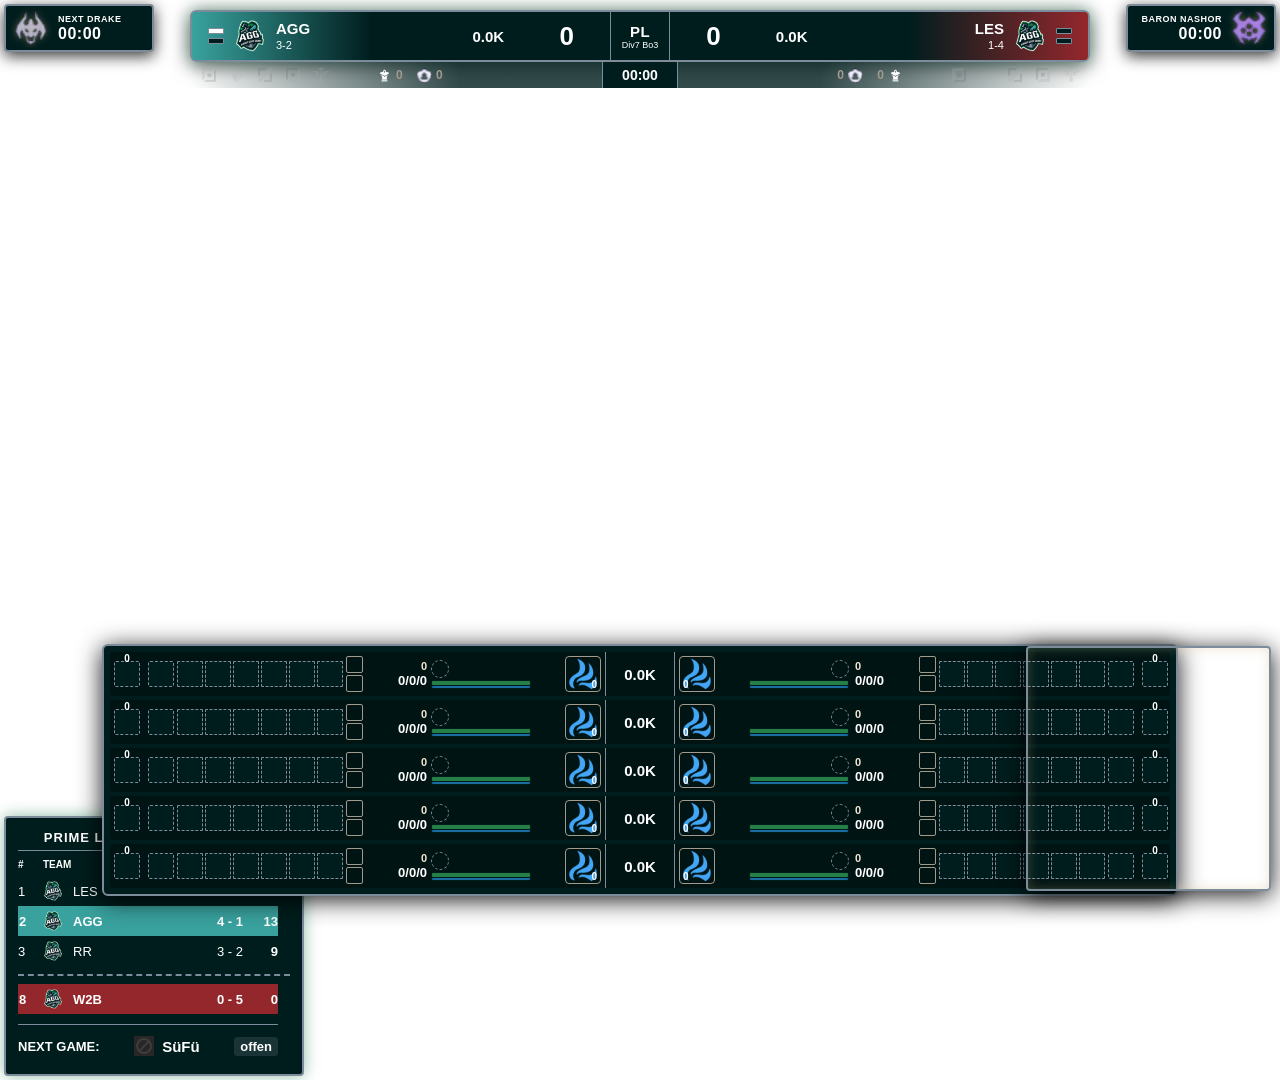
==== commit 18050470: "finished first version with encupsled websockets and added pl api" ====
--- a/frontend/index.html
+++ b/frontend/index.html
@@ -61,6 +61,23 @@
                         <td class="wl-cell">0 - 5</td>
                         <td class="pts-cell">0</td>
                     </tr>
+
+                    <tr class="next-game-gap">
+                        <td colspan="4"><div></div></td>
+                    </tr>
+                    
+                    <tr class="next-game-row">
+                        <td colspan="4">
+                            <div class="next-game-container">
+                                <span class="next-game-label">Next Game:</span>
+                                <div class="next-game-team">
+                                    <img src="assets/images/Logos/square_default.jpg" alt="Enemy Logo" class="team-logo">
+                                    <span class="name-text">SüFü</span>
+                                </div>
+                                <span class="next-game-date">offen</span>
+                            </div>
+                        </td>
+                    </tr>
                 </tbody>
             </table>
         </div>
--- a/frontend/css/style.css
+++ b/frontend/css/style.css
@@ -27,7 +27,7 @@
     bottom: 4px;
     left: 4px;
     width: 300px;
-    height: 250px;
+    height: 260px;
     background: #001D1D;
     border: 2px solid #7C8C9B;
     border-radius: 4px;
@@ -138,6 +138,46 @@
     padding-left: 1px;
 }
 
+
+
+.next-game-gap td {
+    padding: 10px 0 6px 0;
+}
+.next-game-gap div {
+    width: 100%;
+    border-top: 1px solid #7C8C9B;
+}
+
+.next-game-container {
+    display: flex;
+    align-items: center;
+    justify-content: space-between;
+    width: 100%;
+    font-size: 15px;
+    font-weight: bold;
+}
+
+.next-game-label {
+    font-weight: bold;
+    color: #39A29E !important;
+    text-transform: uppercase;
+    font-size: 13px;
+}
+
+.next-game-team {
+    display: flex;
+    align-items: center;
+    gap: 8px;
+}
+
+.next-game-date {
+    font-weight: bold;
+    color: #ffffff;
+    background-color: rgba(124, 140, 155, 0.2);
+    padding: 2px 6px;
+    border-radius: 3px;
+    font-size: 13px;
+}
 
 /*---------------------------------------------------------------------------------------------
 Score Display
@@ -719,10 +759,12 @@
     background: #001D1D;
     flex-shrink: 0;
     z-index: 2;
+    overflow: hidden;
 }
 .ult-slot img {
     width: 100%;
     height: 100%;
+    border-radius: 50%;
     object-fit: cover;
 }
 .ult-slot.unlearned {
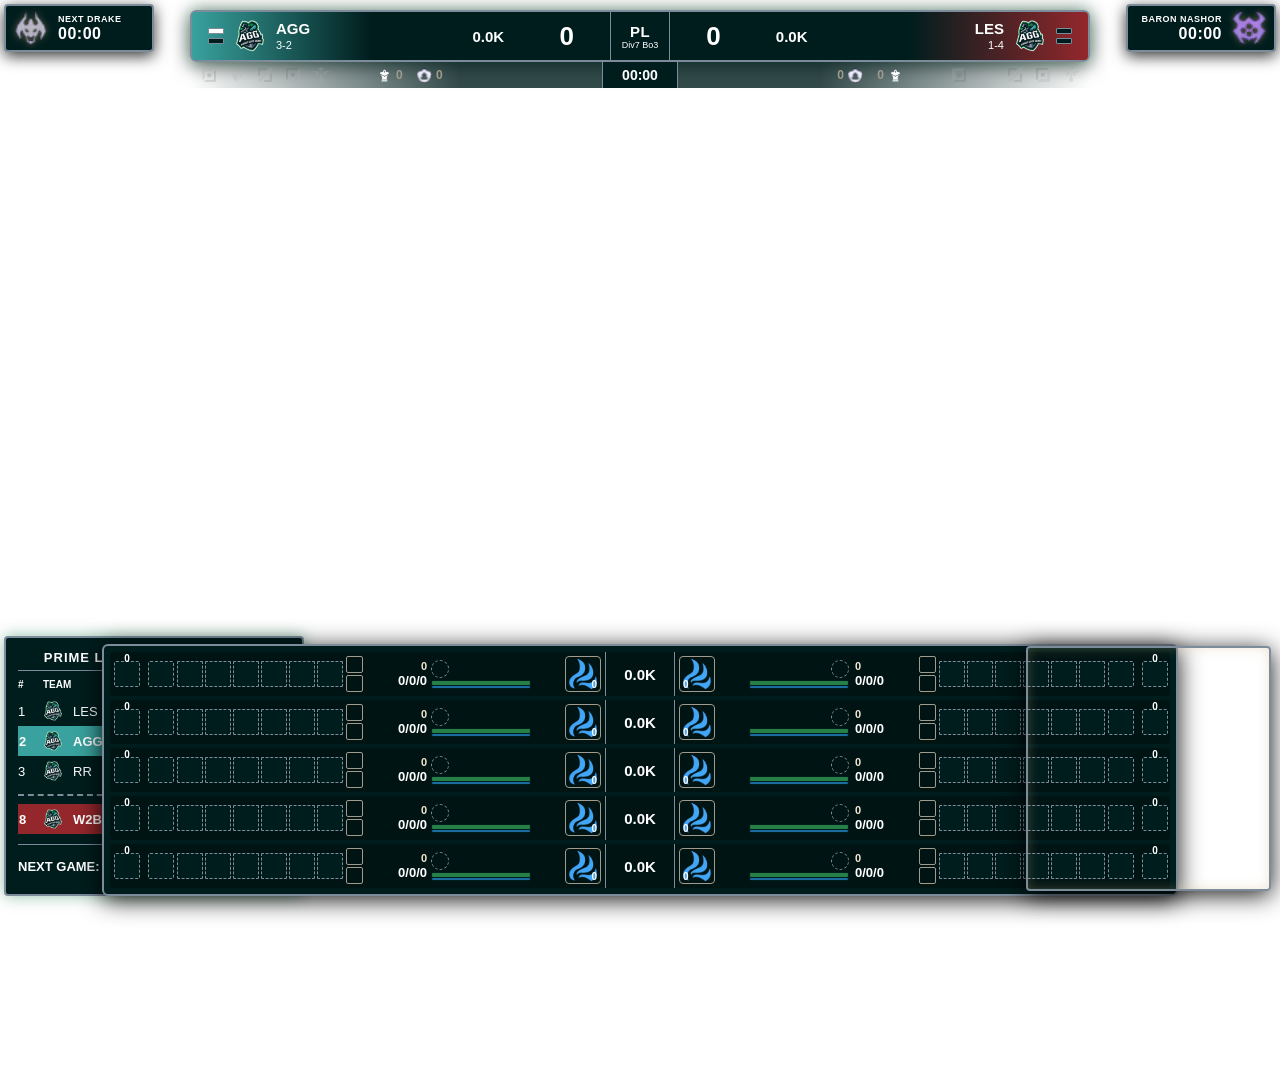
==== commit 504f062b: "standing box position fixed" ====
--- a/frontend/index.html
+++ b/frontend/index.html
@@ -7,80 +7,78 @@
     <link rel="stylesheet" href="css/style.css">
 </head>
 <body>
-    <div id="hud-container">
-        <div id="league-standings-box">
-            <div class="box-header">
-                <h3>PRIME LEAGUE - GRUPPE 7.23</h3>
-            </div>
-            <table class="standings-table">
-                <thead>
-                    <tr>
-                        <th>#</th>
-                        <th>Team</th>
-                        <th>W-L</th>
-                        <th>Pts</th>
-                    </tr>
-                </thead>
-                <tbody>
-                    <tr>
-                        <td class="pos-cell">1</td>
-                        <td class="team-cell">
-                            <img src="assets/images/team-logos/Logo-removebg-preview.png" alt="" class="team-logo">
-                            <span class="name-text">LES</span>
-                        </td>
-                        <td class="wl-cell">5 - 0</td>
-                        <td class="pts-cell">15</td>
-                    </tr>
-                    <tr class="own-team">
-                        <td class="pos-cell">2</td>
-                        <td class="team-cell">
-                            <img src="assets/images/team-logos/Logo-removebg-preview.png" alt="" class="team-logo">
-                            <span class="name-text">AGG</span>
-                        </td>
-                        <td class="wl-cell">4 - 1</td>
-                        <td class="pts-cell">13</td>
-                    </tr>
-                    <tr>
-                        <td class="pos-cell">3</td>
-                        <td class="team-cell">
-                            <img src="assets/images/team-logos/Logo-removebg-preview.png" alt="" class="team-logo">
-                            <span class="name-text">RR</span>
-                        </td>
-                        <td class="wl-cell">3 - 2</td>
-                        <td class="pts-cell">9</td>
-                    </tr>
-                    <tr class="table-gap">
-                        <td colspan="5"><div></div></td>
-                    </tr> 
-                    <tr class="enemy-team">
-                        <td class="pos-cell">8</td>
-                        <td class="team-cell">
-                            <img src="assets/images/team-logos/Logo-removebg-preview.png" alt="" class="team-logo">
-                            <span class="name-text">W2B</span>
-                        </td>
-                        <td class="wl-cell">0 - 5</td>
-                        <td class="pts-cell">0</td>
-                    </tr>
-
-                    <tr class="next-game-gap">
-                        <td colspan="4"><div></div></td>
-                    </tr>
-                    
-                    <tr class="next-game-row">
-                        <td colspan="4">
-                            <div class="next-game-container">
-                                <span class="next-game-label">Next Game:</span>
-                                <div class="next-game-team">
-                                    <img src="assets/images/Logos/square_default.jpg" alt="Enemy Logo" class="team-logo">
-                                    <span class="name-text">SüFü</span>
-                                </div>
-                                <span class="next-game-date">offen</span>
+    <div id="league-standings-box">
+        <div class="box-header">
+            <h3>PRIME LEAGUE - GRUPPE 7.23</h3>
+        </div>
+        <table class="standings-table">
+            <thead>
+                <tr>
+                    <th>#</th>
+                    <th>Team</th>
+                    <th>W-L</th>
+                    <th>Pts</th>
+                </tr>
+            </thead>
+            <tbody>
+                <tr>
+                    <td class="pos-cell">1</td>
+                    <td class="team-cell">
+                        <img src="assets/images/team-logos/Logo-removebg-preview.png" alt="" class="team-logo">
+                        <span class="name-text">LES</span>
+                    </td>
+                    <td class="wl-cell">5 - 0</td>
+                    <td class="pts-cell">15</td>
+                </tr>
+                <tr class="own-team">
+                    <td class="pos-cell">2</td>
+                    <td class="team-cell">
+                        <img src="assets/images/team-logos/Logo-removebg-preview.png" alt="" class="team-logo">
+                        <span class="name-text">AGG</span>
+                    </td>
+                    <td class="wl-cell">4 - 1</td>
+                    <td class="pts-cell">13</td>
+                </tr>
+                <tr>
+                    <td class="pos-cell">3</td>
+                    <td class="team-cell">
+                        <img src="assets/images/team-logos/Logo-removebg-preview.png" alt="" class="team-logo">
+                        <span class="name-text">RR</span>
+                    </td>
+                    <td class="wl-cell">3 - 2</td>
+                    <td class="pts-cell">9</td>
+                </tr>
+                <tr class="table-gap">
+                    <td colspan="5"><div></div></td>
+                </tr> 
+                <tr class="enemy-team">
+                    <td class="pos-cell">8</td>
+                    <td class="team-cell">
+                        <img src="assets/images/team-logos/Logo-removebg-preview.png" alt="" class="team-logo">
+                        <span class="name-text">W2B</span>
+                    </td>
+                    <td class="wl-cell">0 - 5</td>
+                    <td class="pts-cell">0</td>
+                </tr>
+
+                <tr class="next-game-gap">
+                    <td colspan="4"><div></div></td>
+                </tr>
+                
+                <tr class="next-game-row">
+                    <td colspan="4">
+                        <div class="next-game-container">
+                            <span class="next-game-label">Next Game:</span>
+                            <div class="next-game-team">
+                                <img src="assets/images/Logos/square_default.jpg" alt="Enemy Logo" class="team-logo">
+                                <span class="name-text">SüFü</span>
                             </div>
-                        </td>
-                    </tr>
-                </tbody>
-            </table>
-        </div>
+                            <span class="next-game-date">offen</span>
+                        </div>
+                    </td>
+                </tr>
+            </tbody>
+        </table>
     </div>
 
     <div id="score-display">
--- a/frontend/css/style.css
+++ b/frontend/css/style.css
@@ -34,6 +34,7 @@
     box-shadow: 0 0 15px rgba(36, 127, 83, 0.5);
     padding: 12px;
 }
+
 #league-standings-box text,
 #league-standings-box span,
 #league-standings-box div {
